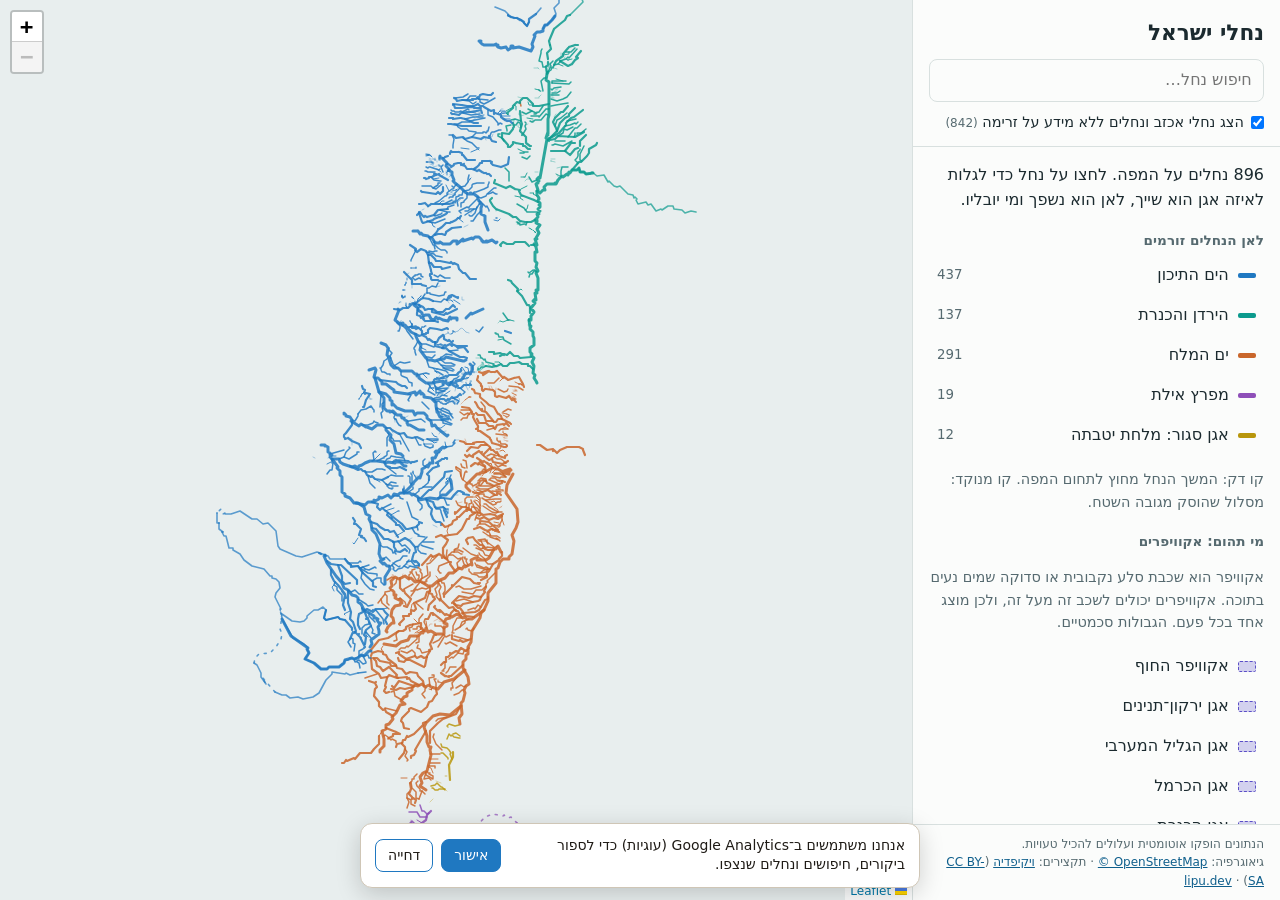
==== site/index.html @ 6ac34853 "Turn on Google Analytics Set the Measurement ID. gtag still loads only after the visitor allows it. " ====
<!doctype html>
<html lang="he" dir="rtl">
<head>
  <meta charset="utf-8">
  <meta name="viewport" content="width=device-width, initial-scale=1">
  <title>נחלי ישראל: מפה אינטראקטיבית</title>
  <meta name="description" content="מפה אינטראקטיבית של נחלי ישראל: לחצו על נחל וגלו לאיזה אגן הוא שייך, לאן הוא נשפך ומי יובליו.">
  <link rel="canonical" href="https://nachalim.lipu.dev/">
  <meta property="og:type" content="website">
  <meta property="og:locale" content="he_IL">
  <meta property="og:site_name" content="נחלי ישראל">
  <meta property="og:title" content="נחלי ישראל: מפה אינטראקטיבית">
  <meta property="og:description" content="לחצו על נחל וגלו לאיזה אגן הוא שייך, לאן הוא נשפך ומי יובליו.">
  <meta property="og:url" content="https://nachalim.lipu.dev/">
  <meta property="og:image" content="https://nachalim.lipu.dev/og.png">
  <meta property="og:image:width" content="1200">
  <meta property="og:image:height" content="630">
  <meta property="og:image:alt" content="מפת נחלי ישראל, צבועים לפי המקום שאליו הם זורמים">
  <meta name="twitter:card" content="summary_large_image">
  <link rel="icon" href="favicon.ico" sizes="48x48">
  <link rel="icon" href="favicon.svg" type="image/svg+xml">
  <link rel="icon" href="favicon-192.png" type="image/png" sizes="192x192">
  <link rel="apple-touch-icon" href="apple-touch-icon.png">
  <link rel="stylesheet" href="vendor/leaflet/leaflet.css">
  <link rel="stylesheet" href="vendor/maplibre/maplibre-gl.css">
  <link rel="stylesheet" href="style.css">
</head>
<body>
  <aside id="panel" aria-label="מידע על נחלים">
    <header>
      <h1>נחלי ישראל</h1>
      <div class="search">
        <label for="q" class="visually-hidden">חיפוש נחל</label>
        <input id="q" type="search" placeholder="חיפוש נחל…" autocomplete="off">
        <ul id="results" hidden></ul>
      </div>
      <label class="toggle">
        <input id="dry" type="checkbox" checked>
        <span>הצג נחלי אכזב ונחלים ללא מידע על זרימה <small id="dry-count"></small></span>
      </label>
    </header>
    <section id="details" aria-live="polite"></section>
    <footer>
      <p>הנתונים הופקו אוטומטית ועלולים להכיל טעויות.</p>
      <p>
        גיאוגרפיה: <a href="https://www.openstreetmap.org/copyright" lang="en" dir="ltr">© OpenStreetMap</a> ·
        תקצירים: <a href="https://he.wikipedia.org/">ויקיפדיה</a>
        (<a href="https://creativecommons.org/licenses/by-sa/4.0/deed.he" lang="en" dir="ltr">CC BY-SA</a>) ·
        <a href="https://lipu.dev/" lang="en" dir="ltr">lipu.dev</a>
      </p>
    </footer>
  </aside>
  <main id="map" aria-label="מפת נחלים"></main>
  <script src="consent.js" data-ga="G-5L9N5KCZEY"></script>
  <script src="vendor/leaflet/leaflet.js"></script>
  <script src="vendor/maplibre/maplibre-gl.js"></script>
  <script src="vendor/maplibre/leaflet-maplibre-gl.js"></script>
  <script src="app.js"></script>
</body>
</html>
---- site/vendor/leaflet/leaflet.css ----
/* required styles */

.leaflet-pane,
.leaflet-tile,
.leaflet-marker-icon,
.leaflet-marker-shadow,
.leaflet-tile-container,
.leaflet-pane > svg,
.leaflet-pane > canvas,
.leaflet-zoom-box,
.leaflet-image-layer,
.leaflet-layer {
	position: absolute;
	left: 0;
	top: 0;
	}
.leaflet-container {
	overflow: hidden;
	}
.leaflet-tile,
.leaflet-marker-icon,
.leaflet-marker-shadow {
	-webkit-user-select: none;
	   -moz-user-select: none;
	        user-select: none;
	  -webkit-user-drag: none;
	}
/* Prevents IE11 from highlighting tiles in blue */
.leaflet-tile::selection {
	background: transparent;
}
/* Safari renders non-retina tile on retina better with this, but Chrome is worse */
.leaflet-safari .leaflet-tile {
	image-rendering: -webkit-optimize-contrast;
	}
/* hack that prevents hw layers "stretching" when loading new tiles */
.leaflet-safari .leaflet-tile-container {
	width: 1600px;
	height: 1600px;
	-webkit-transform-origin: 0 0;
	}
.leaflet-marker-icon,
.leaflet-marker-shadow {
	display: block;
	}
/* .leaflet-container svg: reset svg max-width decleration shipped in Joomla! (joomla.org) 3.x */
/* .leaflet-container img: map is broken in FF if you have max-width: 100% on tiles */
.leaflet-container .leaflet-overlay-pane svg {
	max-width: none !important;
	max-height: none !important;
	}
.leaflet-container .leaflet-marker-pane img,
.leaflet-container .leaflet-shadow-pane img,
.leaflet-container .leaflet-tile-pane img,
.leaflet-container img.leaflet-image-layer,
.leaflet-container .leaflet-tile {
	max-width: none !important;
	max-height: none !important;
	width: auto;
	padding: 0;
	}

.leaflet-container img.leaflet-tile {
	/* See: https://bugs.chromium.org/p/chromium/issues/detail?id=600120 */
	mix-blend-mode: plus-lighter;
}

.leaflet-container.leaflet-touch-zoom {
	-ms-touch-action: pan-x pan-y;
	touch-action: pan-x pan-y;
	}
.leaflet-container.leaflet-touch-drag {
	-ms-touch-action: pinch-zoom;
	/* Fallback for FF which doesn't support pinch-zoom */
	touch-action: none;
	touch-action: pinch-zoom;
}
.leaflet-container.leaflet-touch-drag.leaflet-touch-zoom {
	-ms-touch-action: none;
	touch-action: none;
}
.leaflet-container {
	-webkit-tap-highlight-color: transparent;
}
.leaflet-container a {
	-webkit-tap-highlight-color: rgba(51, 181, 229, 0.4);
}
.leaflet-tile {
	filter: inherit;
	visibility: hidden;
	}
.leaflet-tile-loaded {
	visibility: inherit;
	}
.leaflet-zoom-box {
	width: 0;
	height: 0;
	-moz-box-sizing: border-box;
	     box-sizing: border-box;
	z-index: 800;
	}
/* workaround for https://bugzilla.mozilla.org/show_bug.cgi?id=888319 */
.leaflet-overlay-pane svg {
	-moz-user-select: none;
	}

.leaflet-pane         { z-index: 400; }

.leaflet-tile-pane    { z-index: 200; }
.leaflet-overlay-pane { z-index: 400; }
.leaflet-shadow-pane  { z-index: 500; }
.leaflet-marker-pane  { z-index: 600; }
.leaflet-tooltip-pane   { z-index: 650; }
.leaflet-popup-pane   { z-index: 700; }

.leaflet-map-pane canvas { z-index: 100; }
.leaflet-map-pane svg    { z-index: 200; }

.leaflet-vml-shape {
	width: 1px;
	height: 1px;
	}
.lvml {
	behavior: url(#default#VML);
	display: inline-block;
	position: absolute;
	}


/* control positioning */

.leaflet-control {
	position: relative;
	z-index: 800;
	pointer-events: visiblePainted; /* IE 9-10 doesn't have auto */
	pointer-events: auto;
	}
.leaflet-top,
.leaflet-bottom {
	position: absolute;
	z-index: 1000;
	pointer-events: none;
	}
.leaflet-top {
	top: 0;
	}
.leaflet-right {
	right: 0;
	}
.leaflet-bottom {
	bottom: 0;
	}
.leaflet-left {
	left: 0;
	}
.leaflet-control {
	float: left;
	clear: both;
	}
.leaflet-right .leaflet-control {
	float: right;
	}
.leaflet-top .leaflet-control {
	margin-top: 10px;
	}
.leaflet-bottom .leaflet-control {
	margin-bottom: 10px;
	}
.leaflet-left .leaflet-control {
	margin-left: 10px;
	}
.leaflet-right .leaflet-control {
	margin-right: 10px;
	}


/* zoom and fade animations */

.leaflet-fade-anim .leaflet-popup {
	opacity: 0;
	-webkit-transition: opacity 0.2s linear;
	   -moz-transition: opacity 0.2s linear;
	        transition: opacity 0.2s linear;
	}
.leaflet-fade-anim .leaflet-map-pane .leaflet-popup {
	opacity: 1;
	}
.leaflet-zoom-animated {
	-webkit-transform-origin: 0 0;
	    -ms-transform-origin: 0 0;
	        transform-origin: 0 0;
	}
svg.leaflet-zoom-animated {
	will-change: transform;
}

.leaflet-zoom-anim .leaflet-zoom-animated {
	-webkit-transition: -webkit-transform 0.25s cubic-bezier(0,0,0.25,1);
	   -moz-transition:    -moz-transform 0.25s cubic-bezier(0,0,0.25,1);
	        transition:         transform 0.25s cubic-bezier(0,0,0.25,1);
	}
.leaflet-zoom-anim .leaflet-tile,
.leaflet-pan-anim .leaflet-tile {
	-webkit-transition: none;
	   -moz-transition: none;
	        transition: none;
	}

.leaflet-zoom-anim .leaflet-zoom-hide {
	visibility: hidden;
	}


/* cursors */

.leaflet-interactive {
	cursor: pointer;
	}
.leaflet-grab {
	cursor: -webkit-grab;
	cursor:    -moz-grab;
	cursor:         grab;
	}
.leaflet-crosshair,
.leaflet-crosshair .leaflet-interactive {
	cursor: crosshair;
	}
.leaflet-popup-pane,
.leaflet-control {
	cursor: auto;
	}
.leaflet-dragging .leaflet-grab,
.leaflet-dragging .leaflet-grab .leaflet-interactive,
.leaflet-dragging .leaflet-marker-draggable {
	cursor: move;
	cursor: -webkit-grabbing;
	cursor:    -moz-grabbing;
	cursor:         grabbing;
	}

/* marker & overlays interactivity */
.leaflet-marker-icon,
.leaflet-marker-shadow,
.leaflet-image-layer,
.leaflet-pane > svg path,
.leaflet-tile-container {
	pointer-events: none;
	}

.leaflet-marker-icon.leaflet-interactive,
.leaflet-image-layer.leaflet-interactive,
.leaflet-pane > svg path.leaflet-interactive,
svg.leaflet-image-layer.leaflet-interactive path {
	pointer-events: visiblePainted; /* IE 9-10 doesn't have auto */
	pointer-events: auto;
	}

/* visual tweaks */

.leaflet-container {
	background: #ddd;
	outline-offset: 1px;
	}
.leaflet-container a {
	color: #0078A8;
	}
.leaflet-zoom-box {
	border: 2px dotted #38f;
	background: rgba(255,255,255,0.5);
	}


/* general typography */
.leaflet-container {
	font-family: "Helvetica Neue", Arial, Helvetica, sans-serif;
	font-size: 12px;
	font-size: 0.75rem;
	line-height: 1.5;
	}


/* general toolbar styles */

.leaflet-bar {
	box-shadow: 0 1px 5px rgba(0,0,0,0.65);
	border-radius: 4px;
	}
.leaflet-bar a {
	background-color: #fff;
	border-bottom: 1px solid #ccc;
	width: 26px;
	height: 26px;
	line-height: 26px;
	display: block;
	text-align: center;
	text-decoration: none;
	color: black;
	}
.leaflet-bar a,
.leaflet-control-layers-toggle {
	background-position: 50% 50%;
	background-repeat: no-repeat;
	display: block;
	}
.leaflet-bar a:hover,
.leaflet-bar a:focus {
	background-color: #f4f4f4;
	}
.leaflet-bar a:first-child {
	border-top-left-radius: 4px;
	border-top-right-radius: 4px;
	}
.leaflet-bar a:last-child {
	border-bottom-left-radius: 4px;
	border-bottom-right-radius: 4px;
	border-bottom: none;
	}
.leaflet-bar a.leaflet-disabled {
	cursor: default;
	background-color: #f4f4f4;
	color: #bbb;
	}

.leaflet-touch .leaflet-bar a {
	width: 30px;
	height: 30px;
	line-height: 30px;
	}
.leaflet-touch .leaflet-bar a:first-child {
	border-top-left-radius: 2px;
	border-top-right-radius: 2px;
	}
.leaflet-touch .leaflet-bar a:last-child {
	border-bottom-left-radius: 2px;
	border-bottom-right-radius: 2px;
	}

/* zoom control */

.leaflet-control-zoom-in,
.leaflet-control-zoom-out {
	font: bold 18px 'Lucida Console', Monaco, monospace;
	text-indent: 1px;
	}

.leaflet-touch .leaflet-control-zoom-in, .leaflet-touch .leaflet-control-zoom-out  {
	font-size: 22px;
	}


/* layers control */

.leaflet-control-layers {
	box-shadow: 0 1px 5px rgba(0,0,0,0.4);
	background: #fff;
	border-radius: 5px;
	}
.leaflet-control-layers-toggle {
	background-image: url(images/layers.png);
	width: 36px;
	height: 36px;
	}
.leaflet-retina .leaflet-control-layers-toggle {
	background-image: url(images/layers-2x.png);
	background-size: 26px 26px;
	}
.leaflet-touch .leaflet-control-layers-toggle {
	width: 44px;
	height: 44px;
	}
.leaflet-control-layers .leaflet-control-layers-list,
.leaflet-control-layers-expanded .leaflet-control-layers-toggle {
	display: none;
	}
.leaflet-control-layers-expanded .leaflet-control-layers-list {
	display: block;
	position: relative;
	}
.leaflet-control-layers-expanded {
	padding: 6px 10px 6px 6px;
	color: #333;
	background: #fff;
	}
.leaflet-control-layers-scrollbar {
	overflow-y: scroll;
	overflow-x: hidden;
	padding-right: 5px;
	}
.leaflet-control-layers-selector {
	margin-top: 2px;
	position: relative;
	top: 1px;
	}
.leaflet-control-layers label {
	display: block;
	font-size: 13px;
	font-size: 1.08333em;
	}
.leaflet-control-layers-separator {
	height: 0;
	border-top: 1px solid #ddd;
	margin: 5px -10px 5px -6px;
	}

/* Default icon URLs */
.leaflet-default-icon-path { /* used only in path-guessing heuristic, see L.Icon.Default */
	background-image: url(images/marker-icon.png);
	}


/* attribution and scale controls */

.leaflet-container .leaflet-control-attribution {
	background: #fff;
	background: rgba(255, 255, 255, 0.8);
	margin: 0;
	}
.leaflet-control-attribution,
.leaflet-control-scale-line {
	padding: 0 5px;
	color: #333;
	line-height: 1.4;
	}
.leaflet-control-attribution a {
	text-decoration: none;
	}
.leaflet-control-attribution a:hover,
.leaflet-control-attribution a:focus {
	text-decoration: underline;
	}
.leaflet-attribution-flag {
	display: inline !important;
	vertical-align: baseline !important;
	width: 1em;
	height: 0.6669em;
	}
.leaflet-left .leaflet-control-scale {
	margin-left: 5px;
	}
.leaflet-bottom .leaflet-control-scale {
	margin-bottom: 5px;
	}
.leaflet-control-scale-line {
	border: 2px solid #777;
	border-top: none;
	line-height: 1.1;
	padding: 2px 5px 1px;
	white-space: nowrap;
	-moz-box-sizing: border-box;
	     box-sizing: border-box;
	background: rgba(255, 255, 255, 0.8);
	text-shadow: 1px 1px #fff;
	}
.leaflet-control-scale-line:not(:first-child) {
	border-top: 2px solid #777;
	border-bottom: none;
	margin-top: -2px;
	}
.leaflet-control-scale-line:not(:first-child):not(:last-child) {
	border-bottom: 2px solid #777;
	}

.leaflet-touch .leaflet-control-attribution,
.leaflet-touch .leaflet-control-layers,
.leaflet-touch .leaflet-bar {
	box-shadow: none;
	}
.leaflet-touch .leaflet-control-layers,
.leaflet-touch .leaflet-bar {
	border: 2px solid rgba(0,0,0,0.2);
	background-clip: padding-box;
	}


/* popup */

.leaflet-popup {
	position: absolute;
	text-align: center;
	margin-bottom: 20px;
	}
.leaflet-popup-content-wrapper {
	padding: 1px;
	text-align: left;
	border-radius: 12px;
	}
.leaflet-popup-content {
	margin: 13px 24px 13px 20px;
	line-height: 1.3;
	font-size: 13px;
	font-size: 1.08333em;
	min-height: 1px;
	}
.leaflet-popup-content p {
	margin: 17px 0;
	margin: 1.3em 0;
	}
.leaflet-popup-tip-container {
	width: 40px;
	height: 20px;
	position: absolute;
	left: 50%;
	margin-top: -1px;
	margin-left: -20px;
	overflow: hidden;
	pointer-events: none;
	}
.leaflet-popup-tip {
	width: 17px;
	height: 17px;
	padding: 1px;

	margin: -10px auto 0;
	pointer-events: auto;

	-webkit-transform: rotate(45deg);
	   -moz-transform: rotate(45deg);
	    -ms-transform: rotate(45deg);
	        transform: rotate(45deg);
	}
.leaflet-popup-content-wrapper,
.leaflet-popup-tip {
	background: white;
	color: #333;
	box-shadow: 0 3px 14px rgba(0,0,0,0.4);
	}
.leaflet-container a.leaflet-popup-close-button {
	position: absolute;
	top: 0;
	right: 0;
	border: none;
	text-align: center;
	width: 24px;
	height: 24px;
	font: 16px/24px Tahoma, Verdana, sans-serif;
	color: #757575;
	text-decoration: none;
	background: transparent;
	}
.leaflet-container a.leaflet-popup-close-button:hover,
.leaflet-container a.leaflet-popup-close-button:focus {
	color: #585858;
	}
.leaflet-popup-scrolled {
	overflow: auto;
	}

.leaflet-oldie .leaflet-popup-content-wrapper {
	-ms-zoom: 1;
	}
.leaflet-oldie .leaflet-popup-tip {
	width: 24px;
	margin: 0 auto;

	-ms-filter: "progid:DXImageTransform.Microsoft.Matrix(M11=0.70710678, M12=0.70710678, M21=-0.70710678, M22=0.70710678)";
	filter: progid:DXImageTransform.Microsoft.Matrix(M11=0.70710678, M12=0.70710678, M21=-0.70710678, M22=0.70710678);
	}

.leaflet-oldie .leaflet-control-zoom,
.leaflet-oldie .leaflet-control-layers,
.leaflet-oldie .leaflet-popup-content-wrapper,
.leaflet-oldie .leaflet-popup-tip {
	border: 1px solid #999;
	}


/* div icon */

.leaflet-div-icon {
	background: #fff;
	border: 1px solid #666;
	}


/* Tooltip */
/* Base styles for the element that has a tooltip */
.leaflet-tooltip {
	position: absolute;
	padding: 6px;
	background-color: #fff;
	border: 1px solid #fff;
	border-radius: 3px;
	color: #222;
	white-space: nowrap;
	-webkit-user-select: none;
	-moz-user-select: none;
	-ms-user-select: none;
	user-select: none;
	pointer-events: none;
	box-shadow: 0 1px 3px rgba(0,0,0,0.4);
	}
.leaflet-tooltip.leaflet-interactive {
	cursor: pointer;
	pointer-events: auto;
	}
.leaflet-tooltip-top:before,
.leaflet-tooltip-bottom:before,
.leaflet-tooltip-left:before,
.leaflet-tooltip-right:before {
	position: absolute;
	pointer-events: none;
	border: 6px solid transparent;
	background: transparent;
	content: "";
	}

/* Directions */

.leaflet-tooltip-bottom {
	margin-top: 6px;
}
.leaflet-tooltip-top {
	margin-top: -6px;
}
.leaflet-tooltip-bottom:before,
.leaflet-tooltip-top:before {
	left: 50%;
	margin-left: -6px;
	}
.leaflet-tooltip-top:before {
	bottom: 0;
	margin-bottom: -12px;
	border-top-color: #fff;
	}
.leaflet-tooltip-bottom:before {
	top: 0;
	margin-top: -12px;
	margin-left: -6px;
	border-bottom-color: #fff;
	}
.leaflet-tooltip-left {
	margin-left: -6px;
}
.leaflet-tooltip-right {
	margin-left: 6px;
}
.leaflet-tooltip-left:before,
.leaflet-tooltip-right:before {
	top: 50%;
	margin-top: -6px;
	}
.leaflet-tooltip-left:before {
	right: 0;
	margin-right: -12px;
	border-left-color: #fff;
	}
.leaflet-tooltip-right:before {
	left: 0;
	margin-left: -12px;
	border-right-color: #fff;
	}

/* Printing */

@media print {
	/* Prevent printers from removing background-images of controls. */
	.leaflet-control {
		-webkit-print-color-adjust: exact;
		print-color-adjust: exact;
		}
	}
---- site/vendor/maplibre/maplibre-gl.css ----
.maplibregl-map{font:12px/20px Helvetica Neue,Arial,Helvetica,sans-serif;overflow:hidden;position:relative;-webkit-tap-highlight-color:rgb(0 0 0/0)}.maplibregl-canvas{left:0;position:absolute;top:0}.maplibregl-map:fullscreen{height:100%;width:100%}.maplibregl-ctrl-group button.maplibregl-ctrl-compass{touch-action:none}.maplibregl-canvas-container.maplibregl-interactive,.maplibregl-ctrl-group button.maplibregl-ctrl-compass{cursor:grab;-webkit-user-select:none;-moz-user-select:none;user-select:none}.maplibregl-canvas-container.maplibregl-interactive.maplibregl-track-pointer{cursor:pointer}.maplibregl-canvas-container.maplibregl-interactive:active,.maplibregl-ctrl-group button.maplibregl-ctrl-compass:active{cursor:grabbing}.maplibregl-canvas-container.maplibregl-touch-zoom-rotate,.maplibregl-canvas-container.maplibregl-touch-zoom-rotate .maplibregl-canvas{touch-action:pan-x pan-y}.maplibregl-canvas-container.maplibregl-touch-drag-pan,.maplibregl-canvas-container.maplibregl-touch-drag-pan .maplibregl-canvas{touch-action:pinch-zoom}.maplibregl-canvas-container.maplibregl-touch-zoom-rotate.maplibregl-touch-drag-pan,.maplibregl-canvas-container.maplibregl-touch-zoom-rotate.maplibregl-touch-drag-pan .maplibregl-canvas{touch-action:none}.maplibregl-canvas-container.maplibregl-touch-drag-pan.maplibregl-cooperative-gestures,.maplibregl-canvas-container.maplibregl-touch-drag-pan.maplibregl-cooperative-gestures .maplibregl-canvas{touch-action:pan-x pan-y}.maplibregl-ctrl-bottom-left,.maplibregl-ctrl-bottom-right,.maplibregl-ctrl-top-left,.maplibregl-ctrl-top-right{pointer-events:none;position:absolute;z-index:2}.maplibregl-ctrl-top-left{left:0;top:0}.maplibregl-ctrl-top-right{right:0;top:0}.maplibregl-ctrl-bottom-left{bottom:0;left:0}.maplibregl-ctrl-bottom-right{bottom:0;right:0}.maplibregl-ctrl{clear:both;pointer-events:auto;transform:translate(0)}.maplibregl-ctrl-top-left .maplibregl-ctrl{float:left;margin:10px 0 0 10px}.maplibregl-ctrl-top-right .maplibregl-ctrl{float:right;margin:10px 10px 0 0}.maplibregl-ctrl-bottom-left .maplibregl-ctrl{float:left;margin:0 0 10px 10px}.maplibregl-ctrl-bottom-right .maplibregl-ctrl{float:right;margin:0 10px 10px 0}.maplibregl-ctrl-group{background:#fff;border-radius:4px}.maplibregl-ctrl-group:not(:empty){box-shadow:0 0 0 2px rgba(0,0,0,.1)}@media (forced-colors:active){.maplibregl-ctrl-group:not(:empty){box-shadow:0 0 0 2px ButtonText}}.maplibregl-ctrl-group button{background-color:transparent;border:0;box-sizing:border-box;cursor:pointer;display:block;height:29px;outline:none;padding:0;width:29px}.maplibregl-ctrl-group button+button{border-top:1px solid #ddd}.maplibregl-ctrl button .maplibregl-ctrl-icon{background-position:50%;background-repeat:no-repeat;display:block;height:100%;width:100%}@media (forced-colors:active){.maplibregl-ctrl-icon{background-color:transparent}.maplibregl-ctrl-group button+button{border-top:1px solid ButtonText}}.maplibregl-ctrl button::-moz-focus-inner{border:0;padding:0}.maplibregl-ctrl-attrib-button:focus,.maplibregl-ctrl-group button:focus{box-shadow:0 0 2px 2px #0096ff}.maplibregl-ctrl button:disabled{cursor:not-allowed}.maplibregl-ctrl button:disabled .maplibregl-ctrl-icon{opacity:.25}.maplibregl-ctrl button:not(:disabled):hover{background-color:rgb(0 0 0/5%)}.maplibregl-ctrl-group button:focus:focus-visible{box-shadow:0 0 2px 2px #0096ff}.maplibregl-ctrl-group button:focus:not(:focus-visible){box-shadow:none}.maplibregl-ctrl-group button:focus:first-child{border-radius:4px 4px 0 0}.maplibregl-ctrl-group button:focus:last-child{border-radius:0 0 4px 4px}.maplibregl-ctrl-group button:focus:only-child{border-radius:inherit}.maplibregl-ctrl button.maplibregl-ctrl-zoom-out .maplibregl-ctrl-icon{background-image:url("data:image/svg+xml;charset=utf-8,%3Csvg xmlns='http://www.w3.org/2000/svg' width='29' height='29' fill='%23333' viewBox='0 0 29 29'%3E%3Cpath d='M10 13c-.75 0-1.5.75-1.5 1.5S9.25 16 10 16h9c.75 0 1.5-.75 1.5-1.5S19.75 13 19 13z'/%3E%3C/svg%3E")}.maplibregl-ctrl button.maplibregl-ctrl-zoom-in .maplibregl-ctrl-icon{background-image:url("data:image/svg+xml;charset=utf-8,%3Csvg xmlns='http://www.w3.org/2000/svg' width='29' height='29' fill='%23333' viewBox='0 0 29 29'%3E%3Cpath d='M14.5 8.5c-.75 0-1.5.75-1.5 1.5v3h-3c-.75 0-1.5.75-1.5 1.5S9.25 16 10 16h3v3c0 .75.75 1.5 1.5 1.5S16 19.75 16 19v-3h3c.75 0 1.5-.75 1.5-1.5S19.75 13 19 13h-3v-3c0-.75-.75-1.5-1.5-1.5'/%3E%3C/svg%3E")}@media (forced-colors:active){.maplibregl-ctrl button.maplibregl-ctrl-zoom-out .maplibregl-ctrl-icon{background-image:url("data:image/svg+xml;charset=utf-8,%3Csvg xmlns='http://www.w3.org/2000/svg' width='29' height='29' fill='%23fff' viewBox='0 0 29 29'%3E%3Cpath d='M10 13c-.75 0-1.5.75-1.5 1.5S9.25 16 10 16h9c.75 0 1.5-.75 1.5-1.5S19.75 13 19 13z'/%3E%3C/svg%3E")}.maplibregl-ctrl button.maplibregl-ctrl-zoom-in .maplibregl-ctrl-icon{background-image:url("data:image/svg+xml;charset=utf-8,%3Csvg xmlns='http://www.w3.org/2000/svg' width='29' height='29' fill='%23fff' viewBox='0 0 29 29'%3E%3Cpath d='M14.5 8.5c-.75 0-1.5.75-1.5 1.5v3h-3c-.75 0-1.5.75-1.5 1.5S9.25 16 10 16h3v3c0 .75.75 1.5 1.5 1.5S16 19.75 16 19v-3h3c.75 0 1.5-.75 1.5-1.5S19.75 13 19 13h-3v-3c0-.75-.75-1.5-1.5-1.5'/%3E%3C/svg%3E")}}@media (forced-colors:active) and (prefers-color-scheme:light){.maplibregl-ctrl button.maplibregl-ctrl-zoom-out .maplibregl-ctrl-icon{background-image:url("data:image/svg+xml;charset=utf-8,%3Csvg xmlns='http://www.w3.org/2000/svg' width='29' height='29' viewBox='0 0 29 29'%3E%3Cpath d='M10 13c-.75 0-1.5.75-1.5 1.5S9.25 16 10 16h9c.75 0 1.5-.75 1.5-1.5S19.75 13 19 13z'/%3E%3C/svg%3E")}.maplibregl-ctrl button.maplibregl-ctrl-zoom-in .maplibregl-ctrl-icon{background-image:url("data:image/svg+xml;charset=utf-8,%3Csvg xmlns='http://www.w3.org/2000/svg' width='29' height='29' viewBox='0 0 29 29'%3E%3Cpath d='M14.5 8.5c-.75 0-1.5.75-1.5 1.5v3h-3c-.75 0-1.5.75-1.5 1.5S9.25 16 10 16h3v3c0 .75.75 1.5 1.5 1.5S16 19.75 16 19v-3h3c.75 0 1.5-.75 1.5-1.5S19.75 13 19 13h-3v-3c0-.75-.75-1.5-1.5-1.5'/%3E%3C/svg%3E")}}.maplibregl-ctrl button.maplibregl-ctrl-fullscreen .maplibregl-ctrl-icon{background-image:url("data:image/svg+xml;charset=utf-8,%3Csvg xmlns='http://www.w3.org/2000/svg' width='29' height='29' fill='%23333' viewBox='0 0 29 29'%3E%3Cpath d='M24 16v5.5c0 1.75-.75 2.5-2.5 2.5H16v-1l3-1.5-4-5.5 1-1 5.5 4 1.5-3zM6 16l1.5 3 5.5-4 1 1-4 5.5 3 1.5v1H7.5C5.75 24 5 23.25 5 21.5V16zm7-11v1l-3 1.5 4 5.5-1 1-5.5-4L6 13H5V7.5C5 5.75 5.75 5 7.5 5zm11 2.5c0-1.75-.75-2.5-2.5-2.5H16v1l3 1.5-4 5.5 1 1 5.5-4 1.5 3h1z'/%3E%3C/svg%3E")}.maplibregl-ctrl button.maplibregl-ctrl-shrink .maplibregl-ctrl-icon{background-image:url("data:image/svg+xml;charset=utf-8,%3Csvg xmlns='http://www.w3.org/2000/svg' width='29' height='29' viewBox='0 0 29 29'%3E%3Cpath d='M18.5 16c-1.75 0-2.5.75-2.5 2.5V24h1l1.5-3 5.5 4 1-1-4-5.5 3-1.5v-1zM13 18.5c0-1.75-.75-2.5-2.5-2.5H5v1l3 1.5L4 24l1 1 5.5-4 1.5 3h1zm3-8c0 1.75.75 2.5 2.5 2.5H24v-1l-3-1.5L25 5l-1-1-5.5 4L17 5h-1zM10.5 13c1.75 0 2.5-.75 2.5-2.5V5h-1l-1.5 3L5 4 4 5l4 5.5L5 12v1z'/%3E%3C/svg%3E")}@media (forced-colors:active){.maplibregl-ctrl button.maplibregl-ctrl-fullscreen .maplibregl-ctrl-icon{background-image:url("data:image/svg+xml;charset=utf-8,%3Csvg xmlns='http://www.w3.org/2000/svg' width='29' height='29' fill='%23fff' viewBox='0 0 29 29'%3E%3Cpath d='M24 16v5.5c0 1.75-.75 2.5-2.5 2.5H16v-1l3-1.5-4-5.5 1-1 5.5 4 1.5-3zM6 16l1.5 3 5.5-4 1 1-4 5.5 3 1.5v1H7.5C5.75 24 5 23.25 5 21.5V16zm7-11v1l-3 1.5 4 5.5-1 1-5.5-4L6 13H5V7.5C5 5.75 5.75 5 7.5 5zm11 2.5c0-1.75-.75-2.5-2.5-2.5H16v1l3 1.5-4 5.5 1 1 5.5-4 1.5 3h1z'/%3E%3C/svg%3E")}.maplibregl-ctrl button.maplibregl-ctrl-shrink .maplibregl-ctrl-icon{background-image:url("data:image/svg+xml;charset=utf-8,%3Csvg xmlns='http://www.w3.org/2000/svg' width='29' height='29' fill='%23fff' viewBox='0 0 29 29'%3E%3Cpath d='M18.5 16c-1.75 0-2.5.75-2.5 2.5V24h1l1.5-3 5.5 4 1-1-4-5.5 3-1.5v-1zM13 18.5c0-1.75-.75-2.5-2.5-2.5H5v1l3 1.5L4 24l1 1 5.5-4 1.5 3h1zm3-8c0 1.75.75 2.5 2.5 2.5H24v-1l-3-1.5L25 5l-1-1-5.5 4L17 5h-1zM10.5 13c1.75 0 2.5-.75 2.5-2.5V5h-1l-1.5 3L5 4 4 5l4 5.5L5 12v1z'/%3E%3C/svg%3E")}}@media (forced-colors:active) and (prefers-color-scheme:light){.maplibregl-ctrl button.maplibregl-ctrl-fullscreen .maplibregl-ctrl-icon{background-image:url("data:image/svg+xml;charset=utf-8,%3Csvg xmlns='http://www.w3.org/2000/svg' width='29' height='29' viewBox='0 0 29 29'%3E%3Cpath d='M24 16v5.5c0 1.75-.75 2.5-2.5 2.5H16v-1l3-1.5-4-5.5 1-1 5.5 4 1.5-3zM6 16l1.5 3 5.5-4 1 1-4 5.5 3 1.5v1H7.5C5.75 24 5 23.25 5 21.5V16zm7-11v1l-3 1.5 4 5.5-1 1-5.5-4L6 13H5V7.5C5 5.75 5.75 5 7.5 5zm11 2.5c0-1.75-.75-2.5-2.5-2.5H16v1l3 1.5-4 5.5 1 1 5.5-4 1.5 3h1z'/%3E%3C/svg%3E")}.maplibregl-ctrl button.maplibregl-ctrl-shrink .maplibregl-ctrl-icon{background-image:url("data:image/svg+xml;charset=utf-8,%3Csvg xmlns='http://www.w3.org/2000/svg' width='29' height='29' viewBox='0 0 29 29'%3E%3Cpath d='M18.5 16c-1.75 0-2.5.75-2.5 2.5V24h1l1.5-3 5.5 4 1-1-4-5.5 3-1.5v-1zM13 18.5c0-1.75-.75-2.5-2.5-2.5H5v1l3 1.5L4 24l1 1 5.5-4 1.5 3h1zm3-8c0 1.75.75 2.5 2.5 2.5H24v-1l-3-1.5L25 5l-1-1-5.5 4L17 5h-1zM10.5 13c1.75 0 2.5-.75 2.5-2.5V5h-1l-1.5 3L5 4 4 5l4 5.5L5 12v1z'/%3E%3C/svg%3E")}}.maplibregl-ctrl button.maplibregl-ctrl-compass .maplibregl-ctrl-icon{background-image:url("data:image/svg+xml;charset=utf-8,%3Csvg xmlns='http://www.w3.org/2000/svg' width='29' height='29' fill='%23333' viewBox='0 0 29 29'%3E%3Cpath d='m10.5 14 4-8 4 8z'/%3E%3Cpath fill='%23ccc' d='m10.5 16 4 8 4-8z'/%3E%3C/svg%3E")}@media (forced-colors:active){.maplibregl-ctrl button.maplibregl-ctrl-compass .maplibregl-ctrl-icon{background-image:url("data:image/svg+xml;charset=utf-8,%3Csvg xmlns='http://www.w3.org/2000/svg' width='29' height='29' fill='%23fff' viewBox='0 0 29 29'%3E%3Cpath d='m10.5 14 4-8 4 8z'/%3E%3Cpath fill='%23ccc' d='m10.5 16 4 8 4-8z'/%3E%3C/svg%3E")}}@media (forced-colors:active) and (prefers-color-scheme:light){.maplibregl-ctrl button.maplibregl-ctrl-compass .maplibregl-ctrl-icon{background-image:url("data:image/svg+xml;charset=utf-8,%3Csvg xmlns='http://www.w3.org/2000/svg' width='29' height='29' viewBox='0 0 29 29'%3E%3Cpath d='m10.5 14 4-8 4 8z'/%3E%3Cpath fill='%23ccc' d='m10.5 16 4 8 4-8z'/%3E%3C/svg%3E")}}.maplibregl-ctrl button.maplibregl-ctrl-terrain .maplibregl-ctrl-icon{background-image:url("data:image/svg+xml;charset=utf-8,%3Csvg xmlns='http://www.w3.org/2000/svg' width='22' height='22' fill='%23333' viewBox='0 0 22 22'%3E%3Cpath d='m1.754 13.406 4.453-4.851 3.09 3.09 3.281 3.277.969-.969-3.309-3.312 3.844-4.121 6.148 6.886h1.082v-.855l-7.207-8.07-4.84 5.187L6.169 6.57l-5.48 5.965v.871ZM.688 16.844h20.625v1.375H.688Zm0 0'/%3E%3C/svg%3E")}.maplibregl-ctrl button.maplibregl-ctrl-terrain-enabled .maplibregl-ctrl-icon{background-image:url("data:image/svg+xml;charset=utf-8,%3Csvg xmlns='http://www.w3.org/2000/svg' width='22' height='22' fill='%2333b5e5' viewBox='0 0 22 22'%3E%3Cpath d='m1.754 13.406 4.453-4.851 3.09 3.09 3.281 3.277.969-.969-3.309-3.312 3.844-4.121 6.148 6.886h1.082v-.855l-7.207-8.07-4.84 5.187L6.169 6.57l-5.48 5.965v.871ZM.688 16.844h20.625v1.375H.688Zm0 0'/%3E%3C/svg%3E")}.maplibregl-ctrl button.maplibregl-ctrl-geolocate .maplibregl-ctrl-icon{background-image:url("data:image/svg+xml;charset=utf-8,%3Csvg xmlns='http://www.w3.org/2000/svg' width='29' height='29' fill='%23333' viewBox='0 0 20 20'%3E%3Cpath d='M10 4C9 4 9 5 9 5v.1A5 5 0 0 0 5.1 9H5s-1 0-1 1 1 1 1 1h.1A5 5 0 0 0 9 14.9v.1s0 1 1 1 1-1 1-1v-.1a5 5 0 0 0 3.9-3.9h.1s1 0 1-1-1-1-1-1h-.1A5 5 0 0 0 11 5.1V5s0-1-1-1m0 2.5a3.5 3.5 0 1 1 0 7 3.5 3.5 0 1 1 0-7'/%3E%3Ccircle cx='10' cy='10' r='2'/%3E%3C/svg%3E")}.maplibregl-ctrl button.maplibregl-ctrl-geolocate:disabled .maplibregl-ctrl-icon{background-image:url("data:image/svg+xml;charset=utf-8,%3Csvg xmlns='http://www.w3.org/2000/svg' width='29' height='29' fill='%23aaa' viewBox='0 0 20 20'%3E%3Cpath d='M10 4C9 4 9 5 9 5v.1A5 5 0 0 0 5.1 9H5s-1 0-1 1 1 1 1 1h.1A5 5 0 0 0 9 14.9v.1s0 1 1 1 1-1 1-1v-.1a5 5 0 0 0 3.9-3.9h.1s1 0 1-1-1-1-1-1h-.1A5 5 0 0 0 11 5.1V5s0-1-1-1m0 2.5a3.5 3.5 0 1 1 0 7 3.5 3.5 0 1 1 0-7'/%3E%3Ccircle cx='10' cy='10' r='2'/%3E%3Cpath fill='red' d='m14 5 1 1-9 9-1-1z'/%3E%3C/svg%3E")}.maplibregl-ctrl button.maplibregl-ctrl-geolocate.maplibregl-ctrl-geolocate-active .maplibregl-ctrl-icon{background-image:url("data:image/svg+xml;charset=utf-8,%3Csvg xmlns='http://www.w3.org/2000/svg' width='29' height='29' fill='%2333b5e5' viewBox='0 0 20 20'%3E%3Cpath d='M10 4C9 4 9 5 9 5v.1A5 5 0 0 0 5.1 9H5s-1 0-1 1 1 1 1 1h.1A5 5 0 0 0 9 14.9v.1s0 1 1 1 1-1 1-1v-.1a5 5 0 0 0 3.9-3.9h.1s1 0 1-1-1-1-1-1h-.1A5 5 0 0 0 11 5.1V5s0-1-1-1m0 2.5a3.5 3.5 0 1 1 0 7 3.5 3.5 0 1 1 0-7'/%3E%3Ccircle cx='10' cy='10' r='2'/%3E%3C/svg%3E")}.maplibregl-ctrl button.maplibregl-ctrl-geolocate.maplibregl-ctrl-geolocate-active-error .maplibregl-ctrl-icon{background-image:url("data:image/svg+xml;charset=utf-8,%3Csvg xmlns='http://www.w3.org/2000/svg' width='29' height='29' fill='%23e58978' viewBox='0 0 20 20'%3E%3Cpath d='M10 4C9 4 9 5 9 5v.1A5 5 0 0 0 5.1 9H5s-1 0-1 1 1 1 1 1h.1A5 5 0 0 0 9 14.9v.1s0 1 1 1 1-1 1-1v-.1a5 5 0 0 0 3.9-3.9h.1s1 0 1-1-1-1-1-1h-.1A5 5 0 0 0 11 5.1V5s0-1-1-1m0 2.5a3.5 3.5 0 1 1 0 7 3.5 3.5 0 1 1 0-7'/%3E%3Ccircle cx='10' cy='10' r='2'/%3E%3C/svg%3E")}.maplibregl-ctrl button.maplibregl-ctrl-geolocate.maplibregl-ctrl-geolocate-background .maplibregl-ctrl-icon{background-image:url("data:image/svg+xml;charset=utf-8,%3Csvg xmlns='http://www.w3.org/2000/svg' width='29' height='29' fill='%2333b5e5' viewBox='0 0 20 20'%3E%3Cpath d='M10 4C9 4 9 5 9 5v.1A5 5 0 0 0 5.1 9H5s-1 0-1 1 1 1 1 1h.1A5 5 0 0 0 9 14.9v.1s0 1 1 1 1-1 1-1v-.1a5 5 0 0 0 3.9-3.9h.1s1 0 1-1-1-1-1-1h-.1A5 5 0 0 0 11 5.1V5s0-1-1-1m0 2.5a3.5 3.5 0 1 1 0 7 3.5 3.5 0 1 1 0-7'/%3E%3C/svg%3E")}.maplibregl-ctrl button.maplibregl-ctrl-geolocate.maplibregl-ctrl-geolocate-background-error .maplibregl-ctrl-icon{background-image:url("data:image/svg+xml;charset=utf-8,%3Csvg xmlns='http://www.w3.org/2000/svg' width='29' height='29' fill='%23e54e33' viewBox='0 0 20 20'%3E%3Cpath d='M10 4C9 4 9 5 9 5v.1A5 5 0 0 0 5.1 9H5s-1 0-1 1 1 1 1 1h.1A5 5 0 0 0 9 14.9v.1s0 1 1 1 1-1 1-1v-.1a5 5 0 0 0 3.9-3.9h.1s1 0 1-1-1-1-1-1h-.1A5 5 0 0 0 11 5.1V5s0-1-1-1m0 2.5a3.5 3.5 0 1 1 0 7 3.5 3.5 0 1 1 0-7'/%3E%3C/svg%3E")}.maplibregl-ctrl button.maplibregl-ctrl-geolocate.maplibregl-ctrl-geolocate-waiting .maplibregl-ctrl-icon{animation:maplibregl-spin 2s linear infinite}@media (forced-colors:active){.maplibregl-ctrl button.maplibregl-ctrl-geolocate .maplibregl-ctrl-icon{background-image:url("data:image/svg+xml;charset=utf-8,%3Csvg xmlns='http://www.w3.org/2000/svg' width='29' height='29' fill='%23fff' viewBox='0 0 20 20'%3E%3Cpath d='M10 4C9 4 9 5 9 5v.1A5 5 0 0 0 5.1 9H5s-1 0-1 1 1 1 1 1h.1A5 5 0 0 0 9 14.9v.1s0 1 1 1 1-1 1-1v-.1a5 5 0 0 0 3.9-3.9h.1s1 0 1-1-1-1-1-1h-.1A5 5 0 0 0 11 5.1V5s0-1-1-1m0 2.5a3.5 3.5 0 1 1 0 7 3.5 3.5 0 1 1 0-7'/%3E%3Ccircle cx='10' cy='10' r='2'/%3E%3C/svg%3E")}.maplibregl-ctrl button.maplibregl-ctrl-geolocate:disabled .maplibregl-ctrl-icon{background-image:url("data:image/svg+xml;charset=utf-8,%3Csvg xmlns='http://www.w3.org/2000/svg' width='29' height='29' fill='%23999' viewBox='0 0 20 20'%3E%3Cpath d='M10 4C9 4 9 5 9 5v.1A5 5 0 0 0 5.1 9H5s-1 0-1 1 1 1 1 1h.1A5 5 0 0 0 9 14.9v.1s0 1 1 1 1-1 1-1v-.1a5 5 0 0 0 3.9-3.9h.1s1 0 1-1-1-1-1-1h-.1A5 5 0 0 0 11 5.1V5s0-1-1-1m0 2.5a3.5 3.5 0 1 1 0 7 3.5 3.5 0 1 1 0-7'/%3E%3Ccircle cx='10' cy='10' r='2'/%3E%3Cpath fill='red' d='m14 5 1 1-9 9-1-1z'/%3E%3C/svg%3E")}.maplibregl-ctrl button.maplibregl-ctrl-geolocate.maplibregl-ctrl-geolocate-active .maplibregl-ctrl-icon{background-image:url("data:image/svg+xml;charset=utf-8,%3Csvg xmlns='http://www.w3.org/2000/svg' width='29' height='29' fill='%2333b5e5' viewBox='0 0 20 20'%3E%3Cpath d='M10 4C9 4 9 5 9 5v.1A5 5 0 0 0 5.1 9H5s-1 0-1 1 1 1 1 1h.1A5 5 0 0 0 9 14.9v.1s0 1 1 1 1-1 1-1v-.1a5 5 0 0 0 3.9-3.9h.1s1 0 1-1-1-1-1-1h-.1A5 5 0 0 0 11 5.1V5s0-1-1-1m0 2.5a3.5 3.5 0 1 1 0 7 3.5 3.5 0 1 1 0-7'/%3E%3Ccircle cx='10' cy='10' r='2'/%3E%3C/svg%3E")}.maplibregl-ctrl button.maplibregl-ctrl-geolocate.maplibregl-ctrl-geolocate-active-error .maplibregl-ctrl-icon{background-image:url("data:image/svg+xml;charset=utf-8,%3Csvg xmlns='http://www.w3.org/2000/svg' width='29' height='29' fill='%23e58978' viewBox='0 0 20 20'%3E%3Cpath d='M10 4C9 4 9 5 9 5v.1A5 5 0 0 0 5.1 9H5s-1 0-1 1 1 1 1 1h.1A5 5 0 0 0 9 14.9v.1s0 1 1 1 1-1 1-1v-.1a5 5 0 0 0 3.9-3.9h.1s1 0 1-1-1-1-1-1h-.1A5 5 0 0 0 11 5.1V5s0-1-1-1m0 2.5a3.5 3.5 0 1 1 0 7 3.5 3.5 0 1 1 0-7'/%3E%3Ccircle cx='10' cy='10' r='2'/%3E%3C/svg%3E")}.maplibregl-ctrl button.maplibregl-ctrl-geolocate.maplibregl-ctrl-geolocate-background .maplibregl-ctrl-icon{background-image:url("data:image/svg+xml;charset=utf-8,%3Csvg xmlns='http://www.w3.org/2000/svg' width='29' height='29' fill='%2333b5e5' viewBox='0 0 20 20'%3E%3Cpath d='M10 4C9 4 9 5 9 5v.1A5 5 0 0 0 5.1 9H5s-1 0-1 1 1 1 1 1h.1A5 5 0 0 0 9 14.9v.1s0 1 1 1 1-1 1-1v-.1a5 5 0 0 0 3.9-3.9h.1s1 0 1-1-1-1-1-1h-.1A5 5 0 0 0 11 5.1V5s0-1-1-1m0 2.5a3.5 3.5 0 1 1 0 7 3.5 3.5 0 1 1 0-7'/%3E%3C/svg%3E")}.maplibregl-ctrl button.maplibregl-ctrl-geolocate.maplibregl-ctrl-geolocate-background-error .maplibregl-ctrl-icon{background-image:url("data:image/svg+xml;charset=utf-8,%3Csvg xmlns='http://www.w3.org/2000/svg' width='29' height='29' fill='%23e54e33' viewBox='0 0 20 20'%3E%3Cpath d='M10 4C9 4 9 5 9 5v.1A5 5 0 0 0 5.1 9H5s-1 0-1 1 1 1 1 1h.1A5 5 0 0 0 9 14.9v.1s0 1 1 1 1-1 1-1v-.1a5 5 0 0 0 3.9-3.9h.1s1 0 1-1-1-1-1-1h-.1A5 5 0 0 0 11 5.1V5s0-1-1-1m0 2.5a3.5 3.5 0 1 1 0 7 3.5 3.5 0 1 1 0-7'/%3E%3C/svg%3E")}}@media (forced-colors:active) and (prefers-color-scheme:light){.maplibregl-ctrl button.maplibregl-ctrl-geolocate .maplibregl-ctrl-icon{background-image:url("data:image/svg+xml;charset=utf-8,%3Csvg xmlns='http://www.w3.org/2000/svg' width='29' height='29' viewBox='0 0 20 20'%3E%3Cpath d='M10 4C9 4 9 5 9 5v.1A5 5 0 0 0 5.1 9H5s-1 0-1 1 1 1 1 1h.1A5 5 0 0 0 9 14.9v.1s0 1 1 1 1-1 1-1v-.1a5 5 0 0 0 3.9-3.9h.1s1 0 1-1-1-1-1-1h-.1A5 5 0 0 0 11 5.1V5s0-1-1-1m0 2.5a3.5 3.5 0 1 1 0 7 3.5 3.5 0 1 1 0-7'/%3E%3Ccircle cx='10' cy='10' r='2'/%3E%3C/svg%3E")}.maplibregl-ctrl button.maplibregl-ctrl-geolocate:disabled .maplibregl-ctrl-icon{background-image:url("data:image/svg+xml;charset=utf-8,%3Csvg xmlns='http://www.w3.org/2000/svg' width='29' height='29' fill='%23666' viewBox='0 0 20 20'%3E%3Cpath d='M10 4C9 4 9 5 9 5v.1A5 5 0 0 0 5.1 9H5s-1 0-1 1 1 1 1 1h.1A5 5 0 0 0 9 14.9v.1s0 1 1 1 1-1 1-1v-.1a5 5 0 0 0 3.9-3.9h.1s1 0 1-1-1-1-1-1h-.1A5 5 0 0 0 11 5.1V5s0-1-1-1m0 2.5a3.5 3.5 0 1 1 0 7 3.5 3.5 0 1 1 0-7'/%3E%3Ccircle cx='10' cy='10' r='2'/%3E%3Cpath fill='red' d='m14 5 1 1-9 9-1-1z'/%3E%3C/svg%3E")}}@keyframes maplibregl-spin{0%{transform:rotate(0deg)}to{transform:rotate(1turn)}}a.maplibregl-ctrl-logo{background-image:url("data:image/svg+xml;charset=utf-8,%3Csvg xmlns='http://www.w3.org/2000/svg' width='88' height='23' fill='none'%3E%3Cpath fill='%23000' fill-opacity='.4' fill-rule='evenodd' d='M17.408 16.796h-1.827l2.501-12.095h.198l3.324 6.533.988 2.19.988-2.19 3.258-6.533h.181l2.6 12.095h-1.81l-1.218-5.644-.362-1.71-.658 1.71-2.929 5.644h-.098l-2.914-5.644-.757-1.71-.345 1.71zm1.958-3.42-.726 3.663a1.255 1.255 0 0 1-1.232 1.011h-1.827a1.255 1.255 0 0 1-1.229-1.509l2.501-12.095a1.255 1.255 0 0 1 1.23-1.001h.197a1.25 1.25 0 0 1 1.12.685l3.19 6.273 3.125-6.263a1.25 1.25 0 0 1 1.123-.695h.181a1.255 1.255 0 0 1 1.227.991l1.443 6.71a5 5 0 0 1 .314-.787l.009-.016a4.6 4.6 0 0 1 1.777-1.887c.782-.46 1.668-.667 2.611-.667a4.6 4.6 0 0 1 1.7.32l.306.134c.21-.16.474-.256.759-.256h1.694a1.255 1.255 0 0 1 1.212.925 1.255 1.255 0 0 1 1.212-.925h1.711c.284 0 .545.094.755.252.613-.3 1.312-.45 2.075-.45 1.356 0 2.557.445 3.482 1.4q.47.48.763 1.064V4.701a1.255 1.255 0 0 1 1.255-1.255h1.86A1.255 1.255 0 0 1 54.44 4.7v9.194h2.217c.19 0 .37.043.532.118v-4.77c0-.356.147-.678.385-.906a2.42 2.42 0 0 1-.682-1.71c0-.665.267-1.253.735-1.7a2.45 2.45 0 0 1 1.722-.674 2.43 2.43 0 0 1 1.705.675q.318.302.504.683V4.7a1.255 1.255 0 0 1 1.255-1.255h1.744A1.255 1.255 0 0 1 65.812 4.7v3.335a4.8 4.8 0 0 1 1.526-.246c.938 0 1.817.214 2.59.69a4.47 4.47 0 0 1 1.67 1.743v-.98a1.255 1.255 0 0 1 1.256-1.256h1.777c.233 0 .451.064.639.174a3.4 3.4 0 0 1 1.567-.372c.346 0 .861.02 1.285.232a1.25 1.25 0 0 1 .689 1.004 4.7 4.7 0 0 1 .853-.588c.795-.44 1.675-.647 2.61-.647 1.385 0 2.65.39 3.525 1.396.836.938 1.168 2.173 1.168 3.528q-.001.515-.056 1.051a1.255 1.255 0 0 1-.947 1.09l.408.952a1.255 1.255 0 0 1-.477 1.552c-.418.268-.92.463-1.458.612-.613.171-1.304.244-2.049.244-1.06 0-2.043-.207-2.886-.698l-.015-.008c-.798-.48-1.419-1.135-1.818-1.963l-.004-.008a5.8 5.8 0 0 1-.548-2.512q0-.429.053-.843a1.3 1.3 0 0 1-.333-.086l-.166-.004c-.223 0-.426.062-.643.228-.03.024-.142.139-.142.59v3.883a1.255 1.255 0 0 1-1.256 1.256h-1.777a1.255 1.255 0 0 1-1.256-1.256V15.69l-.032.057a4.8 4.8 0 0 1-1.86 1.833 5.04 5.04 0 0 1-2.484.634 4.5 4.5 0 0 1-1.935-.424 1.25 1.25 0 0 1-.764.258h-1.71a1.255 1.255 0 0 1-1.256-1.255V7.687a2.4 2.4 0 0 1-.428.625c.253.23.412.561.412.93v7.553a1.255 1.255 0 0 1-1.256 1.255h-1.843a1.25 1.25 0 0 1-.894-.373c-.228.23-.544.373-.894.373H51.32a1.255 1.255 0 0 1-1.256-1.255v-1.251l-.061.117a4.7 4.7 0 0 1-1.782 1.884 4.77 4.77 0 0 1-2.485.67 5.6 5.6 0 0 1-1.485-.188l.009 2.764a1.255 1.255 0 0 1-1.255 1.259h-1.729a1.255 1.255 0 0 1-1.255-1.255v-3.537a1.255 1.255 0 0 1-1.167.793h-1.679a1.25 1.25 0 0 1-.77-.263 4.5 4.5 0 0 1-1.945.429c-.885 0-1.724-.21-2.495-.632l-.017-.01a5 5 0 0 1-1.081-.836 1.255 1.255 0 0 1-1.254 1.312h-1.81a1.255 1.255 0 0 1-1.228-.99l-.782-3.625-2.044 3.939a1.25 1.25 0 0 1-1.115.676h-.098a1.25 1.25 0 0 1-1.116-.68l-2.061-3.994zM35.92 16.63l.207-.114.223-.15q.493-.356.735-.785l.061-.118.033 1.332h1.678V9.242h-1.694l-.033 1.267q-.133-.329-.526-.658l-.032-.028a3.2 3.2 0 0 0-.668-.428l-.27-.12a3.3 3.3 0 0 0-1.235-.23q-1.136-.001-1.974.493a3.36 3.36 0 0 0-1.3 1.382q-.445.89-.444 2.074 0 1.2.51 2.107a3.8 3.8 0 0 0 1.382 1.381 3.9 3.9 0 0 0 1.893.477q.795 0 1.455-.33zm-2.789-5.38q-.576.675-.575 1.762 0 1.102.559 1.794.576.675 1.645.675a2.25 2.25 0 0 0 .934-.19 2.2 2.2 0 0 0 .468-.29l.178-.161a2.2 2.2 0 0 0 .397-.561q.244-.5.244-1.15v-.115q0-.708-.296-1.267l-.043-.077a2.2 2.2 0 0 0-.633-.709l-.13-.086-.047-.028a2.1 2.1 0 0 0-1.073-.285q-1.052 0-1.629.692zm2.316 2.706c.163-.17.28-.407.28-.83v-.114c0-.292-.06-.508-.15-.68a.96.96 0 0 0-.353-.389.85.85 0 0 0-.464-.127c-.4 0-.56.114-.664.239l-.01.012c-.148.174-.275.45-.275.945 0 .506.122.801.27.99.097.11.266.224.68.224.303 0 .504-.09.687-.269zm7.545 1.705a2.6 2.6 0 0 0 .331.423q.319.33.755.548l.173.074q.65.255 1.49.255 1.02 0 1.844-.493a3.45 3.45 0 0 0 1.316-1.4q.493-.904.493-2.089 0-1.909-.988-2.913-.988-1.02-2.584-1.02-.898 0-1.575.347a3 3 0 0 0-.415.262l-.199.166a3.4 3.4 0 0 0-.64.82V9.242h-1.712v11.553h1.729l-.017-5.134zm.53-1.138q.206.29.48.5l.155.11.053.034q.51.296 1.119.297 1.07 0 1.645-.675.577-.69.576-1.762 0-1.119-.576-1.777-.558-.675-1.645-.675-.435 0-.835.16a2 2 0 0 0-.284.136 2 2 0 0 0-.363.254 2.2 2.2 0 0 0-.46.569l-.082.162a2.6 2.6 0 0 0-.213 1.072v.115q0 .707.296 1.267l.135.211zm.964-.818a1.1 1.1 0 0 0 .367.385.94.94 0 0 0 .476.118c.423 0 .59-.117.687-.23.159-.194.28-.478.28-.95 0-.53-.133-.8-.266-.952l-.021-.025c-.078-.094-.231-.221-.68-.221a1 1 0 0 0-.503.135l-.012.007a.86.86 0 0 0-.335.343c-.073.133-.132.324-.132.614v.115a1.4 1.4 0 0 0 .14.66zm15.7-6.222q.347-.346.346-.856a1.05 1.05 0 0 0-.345-.79 1.18 1.18 0 0 0-.84-.329q-.51 0-.855.33a1.05 1.05 0 0 0-.346.79q0 .51.346.855.345.346.856.346.51 0 .839-.346zm4.337 9.314.033-1.332q.191.403.59.747l.098.081a4 4 0 0 0 .316.224l.223.122a3.2 3.2 0 0 0 1.44.322 3.8 3.8 0 0 0 1.875-.477 3.5 3.5 0 0 0 1.382-1.366q.527-.89.526-2.09 0-1.184-.444-2.073a3.24 3.24 0 0 0-1.283-1.399q-.823-.51-1.942-.51a3.5 3.5 0 0 0-1.527.344l-.086.043-.165.09a3 3 0 0 0-.33.214q-.432.315-.656.707a2 2 0 0 0-.099.198l.082-1.283V4.701h-1.744v12.095zm.473-2.509a2.5 2.5 0 0 0 .566.7q.117.098.245.18l.144.08a2.1 2.1 0 0 0 .975.232q1.07 0 1.645-.675.576-.69.576-1.778 0-1.102-.576-1.777-.56-.691-1.645-.692a2.2 2.2 0 0 0-1.015.235q-.22.113-.415.282l-.15.142a2.1 2.1 0 0 0-.42.594q-.223.479-.223 1.1v.115q0 .705.293 1.26zm2.616-.293c.157-.191.28-.479.28-.967 0-.51-.13-.79-.276-.961l-.021-.026c-.082-.1-.232-.225-.67-.225a.87.87 0 0 0-.681.279l-.012.011c-.154.155-.274.38-.274.807v.115c0 .285.057.499.144.669a1.1 1.1 0 0 0 .367.405c.137.082.28.123.455.123.423 0 .59-.118.686-.23zm8.266-3.013q.345-.13.724-.14l.069-.002q.493 0 .642.099l.247-1.794q-.196-.099-.717-.099a2.3 2.3 0 0 0-.545.063 2 2 0 0 0-.411.148 2.2 2.2 0 0 0-.4.249 2.5 2.5 0 0 0-.485.499 2.7 2.7 0 0 0-.32.581l-.05.137v-1.48h-1.778v7.553h1.777v-3.884q0-.546.159-.943a1.5 1.5 0 0 1 .466-.636 2.5 2.5 0 0 1 .399-.253 2 2 0 0 1 .224-.099zm9.784 2.656.05-.922q0-1.743-.856-2.698-.838-.97-2.584-.97-1.119-.001-2.007.493a3.46 3.46 0 0 0-1.4 1.382q-.493.906-.493 2.106 0 1.07.428 1.975.428.89 1.332 1.432.906.526 2.255.526.973 0 1.668-.185l.044-.012.135-.04q.613-.184.984-.421l-.542-1.267q-.3.162-.642.274l-.297.087q-.51.131-1.3.131-.954 0-1.497-.444a1.6 1.6 0 0 1-.192-.193q-.366-.44-.512-1.234l-.004-.021zm-5.427-1.256-.003.022h3.752v-.138q-.011-.727-.288-1.118a1 1 0 0 0-.156-.176q-.46-.428-1.316-.428-.986 0-1.494.604-.379.45-.494 1.234zm-27.053 2.77V4.7h-1.86v12.095h5.333V15.15zm7.103-5.908v7.553h-1.843V9.242h1.843z'/%3E%3Cpath fill='%23fff' d='m19.63 11.151-.757-1.71-.345 1.71-1.12 5.644h-1.827L18.083 4.7h.197l3.325 6.533.988 2.19.988-2.19L26.839 4.7h.181l2.6 12.095h-1.81l-1.218-5.644-.362-1.71-.658 1.71-2.93 5.644h-.098l-2.913-5.644zm14.836 5.81q-1.02 0-1.893-.478a3.8 3.8 0 0 1-1.381-1.382q-.51-.906-.51-2.106 0-1.185.444-2.074a3.36 3.36 0 0 1 1.3-1.382q.839-.494 1.974-.494a3.3 3.3 0 0 1 1.234.231 3.3 3.3 0 0 1 .97.575q.396.33.527.659l.033-1.267h1.694v7.553H37.18l-.033-1.332q-.279.593-1.02 1.053a3.17 3.17 0 0 1-1.662.444zm.296-1.482q.938 0 1.58-.642.642-.66.642-1.711v-.115q0-.708-.296-1.267a2.2 2.2 0 0 0-.807-.872 2.1 2.1 0 0 0-1.119-.313q-1.053 0-1.629.692-.575.675-.575 1.76 0 1.103.559 1.795.577.675 1.645.675zm6.521-6.237h1.711v1.4q.906-1.597 2.83-1.597 1.596 0 2.584 1.02.988 1.005.988 2.914 0 1.185-.493 2.09a3.46 3.46 0 0 1-1.316 1.399 3.5 3.5 0 0 1-1.844.493q-.954 0-1.662-.329a2.67 2.67 0 0 1-1.086-.97l.017 5.134h-1.728zm4.048 6.22q1.07 0 1.645-.674.577-.69.576-1.762 0-1.119-.576-1.777-.558-.675-1.645-.675-.592 0-1.12.296-.51.28-.822.823-.296.527-.296 1.234v.115q0 .708.296 1.267.313.543.823.855.51.296 1.119.297z'/%3E%3Cpath fill='%23e1e3e9' d='M51.325 4.7h1.86v10.45h3.473v1.646h-5.333zm7.12 4.542h1.843v7.553h-1.843zm.905-1.415a1.16 1.16 0 0 1-.856-.346 1.17 1.17 0 0 1-.346-.856 1.05 1.05 0 0 1 .346-.79q.346-.329.856-.329.494 0 .839.33a1.05 1.05 0 0 1 .345.79 1.16 1.16 0 0 1-.345.855q-.33.346-.84.346zm7.875 9.133a3.17 3.17 0 0 1-1.662-.444q-.723-.46-1.004-1.053l-.033 1.332h-1.71V4.701h1.743v4.657l-.082 1.283q.279-.658 1.086-1.119a3.5 3.5 0 0 1 1.778-.477q1.119 0 1.942.51a3.24 3.24 0 0 1 1.283 1.4q.445.888.444 2.072 0 1.201-.526 2.09a3.5 3.5 0 0 1-1.382 1.366 3.8 3.8 0 0 1-1.876.477zm-.296-1.481q1.069 0 1.645-.675.577-.69.577-1.778 0-1.102-.577-1.776-.56-.691-1.645-.692a2.12 2.12 0 0 0-1.58.659q-.642.641-.642 1.694v.115q0 .71.296 1.267a2.4 2.4 0 0 0 .807.872 2.1 2.1 0 0 0 1.119.313zm5.927-6.237h1.777v1.481q.263-.757.856-1.217a2.14 2.14 0 0 1 1.349-.46q.527 0 .724.098l-.247 1.794q-.149-.099-.642-.099-.774 0-1.416.494-.626.493-.626 1.58v3.883h-1.777V9.242zm9.534 7.718q-1.35 0-2.255-.526-.904-.543-1.332-1.432a4.6 4.6 0 0 1-.428-1.975q0-1.2.493-2.106a3.46 3.46 0 0 1 1.4-1.382q.889-.495 2.007-.494 1.744 0 2.584.97.855.956.856 2.7 0 .444-.05.92h-5.43q.18 1.005.708 1.45.542.443 1.497.443.79 0 1.3-.131a4 4 0 0 0 .938-.362l.542 1.267q-.411.263-1.119.46-.708.198-1.711.197zm1.596-4.558q.016-1.02-.444-1.432-.46-.428-1.316-.428-1.728 0-1.991 1.86z'/%3E%3Cpath d='M5.074 15.948a.484.657 0 0 0-.486.659v1.84a.484.657 0 0 0 .486.659h4.101a.484.657 0 0 0 .486-.659v-1.84a.484.657 0 0 0-.486-.659zm3.56 1.16H5.617v.838h3.017z' style='fill:%23fff;fill-rule:evenodd;stroke-width:1.03600001'/%3E%3Cg style='stroke-width:1.12603545'%3E%3Cpath d='M-9.408-1.416c-3.833-.025-7.056 2.912-7.08 6.615-.02 3.08 1.653 4.832 3.107 6.268.903.892 1.721 1.74 2.32 2.902l-.525-.004c-.543-.003-.992.304-1.24.639a1.87 1.87 0 0 0-.362 1.121l-.011 1.877c-.003.402.104.787.347 1.125.244.338.688.653 1.23.656l4.142.028c.542.003.99-.306 1.238-.641a1.87 1.87 0 0 0 .363-1.121l.012-1.875a1.87 1.87 0 0 0-.348-1.127c-.243-.338-.688-.653-1.23-.656l-.518-.004c.597-1.145 1.425-1.983 2.348-2.87 1.473-1.414 3.18-3.149 3.2-6.226-.016-3.59-2.923-6.684-6.993-6.707m-.006 1.1v.002c3.274.02 5.92 2.532 5.9 5.6-.017 2.706-1.39 4.026-2.863 5.44-1.034.994-2.118 2.033-2.814 3.633-.018.041-.052.055-.075.065q-.013.004-.02.01a.34.34 0 0 1-.226.084.34.34 0 0 1-.224-.086l-.092-.077c-.699-1.615-1.768-2.669-2.781-3.67-1.454-1.435-2.797-2.762-2.78-5.478.02-3.067 2.7-5.545 5.975-5.523m-.02 2.826c-1.62-.01-2.944 1.315-2.955 2.96-.01 1.646 1.295 2.988 2.916 2.999h.002c1.621.01 2.943-1.316 2.953-2.961.011-1.646-1.294-2.988-2.916-2.998m-.005 1.1c1.017.006 1.829.83 1.822 1.89s-.83 1.874-1.848 1.867c-1.018-.006-1.829-.83-1.822-1.89s.83-1.874 1.848-1.868m-2.155 11.857 4.14.025c.271.002.49.305.487.676l-.013 1.875c-.003.37-.224.67-.495.668l-4.14-.025c-.27-.002-.487-.306-.485-.676l.012-1.875c.003-.37.224-.67.494-.668' style='color:%23000;font-style:normal;font-variant:normal;font-weight:400;font-stretch:normal;font-size:medium;line-height:normal;font-family:sans-serif;font-variant-ligatures:normal;font-variant-position:normal;font-variant-caps:normal;font-variant-numeric:normal;font-variant-alternates:normal;font-feature-settings:normal;text-indent:0;text-align:start;text-decoration:none;text-decoration-line:none;text-decoration-style:solid;text-decoration-color:%23000;letter-spacing:normal;word-spacing:normal;text-transform:none;writing-mode:lr-tb;direction:ltr;text-orientation:mixed;dominant-baseline:auto;baseline-shift:baseline;text-anchor:start;white-space:normal;shape-padding:0;clip-rule:evenodd;display:inline;overflow:visible;visibility:visible;opacity:1;isolation:auto;mix-blend-mode:normal;color-interpolation:sRGB;color-interpolation-filters:linearRGB;solid-color:%23000;solid-opacity:1;vector-effect:none;fill:%23000;fill-opacity:.4;fill-rule:evenodd;stroke:none;stroke-width:2.47727823;stroke-linecap:butt;stroke-linejoin:miter;stroke-miterlimit:4;stroke-dasharray:none;stroke-dashoffset:0;stroke-opacity:1;color-rendering:auto;image-rendering:auto;shape-rendering:auto;text-rendering:auto' transform='translate(15.553 2.85)scale(.88807)'/%3E%3Cpath d='M-9.415-.316C-12.69-.338-15.37 2.14-15.39 5.207c-.017 2.716 1.326 4.041 2.78 5.477 1.013 1 2.081 2.055 2.78 3.67l.092.076a.34.34 0 0 0 .225.086.34.34 0 0 0 .227-.083l.019-.01c.022-.009.057-.024.074-.064.697-1.6 1.78-2.64 2.814-3.634 1.473-1.414 2.847-2.733 2.864-5.44.02-3.067-2.627-5.58-5.901-5.601m-.057 8.784c1.621.011 2.944-1.315 2.955-2.96.01-1.646-1.295-2.988-2.916-2.999-1.622-.01-2.945 1.315-2.955 2.96s1.295 2.989 2.916 3' style='clip-rule:evenodd;fill:%23e1e3e9;fill-opacity:1;fill-rule:evenodd;stroke:none;stroke-width:2.47727823;stroke-miterlimit:4;stroke-dasharray:none;stroke-opacity:.4' transform='translate(15.553 2.85)scale(.88807)'/%3E%3Cpath d='M-11.594 15.465c-.27-.002-.492.297-.494.668l-.012 1.876c-.003.371.214.673.485.675l4.14.027c.271.002.492-.298.495-.668l.012-1.877c.003-.37-.215-.672-.485-.674z' style='clip-rule:evenodd;fill:%23fff;fill-opacity:1;fill-rule:evenodd;stroke:none;stroke-width:2.47727823;stroke-miterlimit:4;stroke-dasharray:none;stroke-opacity:.4' transform='translate(15.553 2.85)scale(.88807)'/%3E%3C/g%3E%3C/svg%3E");background-repeat:no-repeat;cursor:pointer;display:block;height:23px;margin:0 0 -4px -4px;overflow:hidden;width:88px}a.maplibregl-ctrl-logo.maplibregl-compact{width:14px}@media (forced-colors:active){a.maplibregl-ctrl-logo{background-color:transparent;background-image:url("data:image/svg+xml;charset=utf-8,%3Csvg xmlns='http://www.w3.org/2000/svg' width='88' height='23' fill='none'%3E%3Cpath fill='%23000' fill-opacity='.4' fill-rule='evenodd' d='M17.408 16.796h-1.827l2.501-12.095h.198l3.324 6.533.988 2.19.988-2.19 3.258-6.533h.181l2.6 12.095h-1.81l-1.218-5.644-.362-1.71-.658 1.71-2.929 5.644h-.098l-2.914-5.644-.757-1.71-.345 1.71zm1.958-3.42-.726 3.663a1.255 1.255 0 0 1-1.232 1.011h-1.827a1.255 1.255 0 0 1-1.229-1.509l2.501-12.095a1.255 1.255 0 0 1 1.23-1.001h.197a1.25 1.25 0 0 1 1.12.685l3.19 6.273 3.125-6.263a1.25 1.25 0 0 1 1.123-.695h.181a1.255 1.255 0 0 1 1.227.991l1.443 6.71a5 5 0 0 1 .314-.787l.009-.016a4.6 4.6 0 0 1 1.777-1.887c.782-.46 1.668-.667 2.611-.667a4.6 4.6 0 0 1 1.7.32l.306.134c.21-.16.474-.256.759-.256h1.694a1.255 1.255 0 0 1 1.212.925 1.255 1.255 0 0 1 1.212-.925h1.711c.284 0 .545.094.755.252.613-.3 1.312-.45 2.075-.45 1.356 0 2.557.445 3.482 1.4q.47.48.763 1.064V4.701a1.255 1.255 0 0 1 1.255-1.255h1.86A1.255 1.255 0 0 1 54.44 4.7v9.194h2.217c.19 0 .37.043.532.118v-4.77c0-.356.147-.678.385-.906a2.42 2.42 0 0 1-.682-1.71c0-.665.267-1.253.735-1.7a2.45 2.45 0 0 1 1.722-.674 2.43 2.43 0 0 1 1.705.675q.318.302.504.683V4.7a1.255 1.255 0 0 1 1.255-1.255h1.744A1.255 1.255 0 0 1 65.812 4.7v3.335a4.8 4.8 0 0 1 1.526-.246c.938 0 1.817.214 2.59.69a4.47 4.47 0 0 1 1.67 1.743v-.98a1.255 1.255 0 0 1 1.256-1.256h1.777c.233 0 .451.064.639.174a3.4 3.4 0 0 1 1.567-.372c.346 0 .861.02 1.285.232a1.25 1.25 0 0 1 .689 1.004 4.7 4.7 0 0 1 .853-.588c.795-.44 1.675-.647 2.61-.647 1.385 0 2.65.39 3.525 1.396.836.938 1.168 2.173 1.168 3.528q-.001.515-.056 1.051a1.255 1.255 0 0 1-.947 1.09l.408.952a1.255 1.255 0 0 1-.477 1.552c-.418.268-.92.463-1.458.612-.613.171-1.304.244-2.049.244-1.06 0-2.043-.207-2.886-.698l-.015-.008c-.798-.48-1.419-1.135-1.818-1.963l-.004-.008a5.8 5.8 0 0 1-.548-2.512q0-.429.053-.843a1.3 1.3 0 0 1-.333-.086l-.166-.004c-.223 0-.426.062-.643.228-.03.024-.142.139-.142.59v3.883a1.255 1.255 0 0 1-1.256 1.256h-1.777a1.255 1.255 0 0 1-1.256-1.256V15.69l-.032.057a4.8 4.8 0 0 1-1.86 1.833 5.04 5.04 0 0 1-2.484.634 4.5 4.5 0 0 1-1.935-.424 1.25 1.25 0 0 1-.764.258h-1.71a1.255 1.255 0 0 1-1.256-1.255V7.687a2.4 2.4 0 0 1-.428.625c.253.23.412.561.412.93v7.553a1.255 1.255 0 0 1-1.256 1.255h-1.843a1.25 1.25 0 0 1-.894-.373c-.228.23-.544.373-.894.373H51.32a1.255 1.255 0 0 1-1.256-1.255v-1.251l-.061.117a4.7 4.7 0 0 1-1.782 1.884 4.77 4.77 0 0 1-2.485.67 5.6 5.6 0 0 1-1.485-.188l.009 2.764a1.255 1.255 0 0 1-1.255 1.259h-1.729a1.255 1.255 0 0 1-1.255-1.255v-3.537a1.255 1.255 0 0 1-1.167.793h-1.679a1.25 1.25 0 0 1-.77-.263 4.5 4.5 0 0 1-1.945.429c-.885 0-1.724-.21-2.495-.632l-.017-.01a5 5 0 0 1-1.081-.836 1.255 1.255 0 0 1-1.254 1.312h-1.81a1.255 1.255 0 0 1-1.228-.99l-.782-3.625-2.044 3.939a1.25 1.25 0 0 1-1.115.676h-.098a1.25 1.25 0 0 1-1.116-.68l-2.061-3.994zM35.92 16.63l.207-.114.223-.15q.493-.356.735-.785l.061-.118.033 1.332h1.678V9.242h-1.694l-.033 1.267q-.133-.329-.526-.658l-.032-.028a3.2 3.2 0 0 0-.668-.428l-.27-.12a3.3 3.3 0 0 0-1.235-.23q-1.136-.001-1.974.493a3.36 3.36 0 0 0-1.3 1.382q-.445.89-.444 2.074 0 1.2.51 2.107a3.8 3.8 0 0 0 1.382 1.381 3.9 3.9 0 0 0 1.893.477q.795 0 1.455-.33zm-2.789-5.38q-.576.675-.575 1.762 0 1.102.559 1.794.576.675 1.645.675a2.25 2.25 0 0 0 .934-.19 2.2 2.2 0 0 0 .468-.29l.178-.161a2.2 2.2 0 0 0 .397-.561q.244-.5.244-1.15v-.115q0-.708-.296-1.267l-.043-.077a2.2 2.2 0 0 0-.633-.709l-.13-.086-.047-.028a2.1 2.1 0 0 0-1.073-.285q-1.052 0-1.629.692zm2.316 2.706c.163-.17.28-.407.28-.83v-.114c0-.292-.06-.508-.15-.68a.96.96 0 0 0-.353-.389.85.85 0 0 0-.464-.127c-.4 0-.56.114-.664.239l-.01.012c-.148.174-.275.45-.275.945 0 .506.122.801.27.99.097.11.266.224.68.224.303 0 .504-.09.687-.269zm7.545 1.705a2.6 2.6 0 0 0 .331.423q.319.33.755.548l.173.074q.65.255 1.49.255 1.02 0 1.844-.493a3.45 3.45 0 0 0 1.316-1.4q.493-.904.493-2.089 0-1.909-.988-2.913-.988-1.02-2.584-1.02-.898 0-1.575.347a3 3 0 0 0-.415.262l-.199.166a3.4 3.4 0 0 0-.64.82V9.242h-1.712v11.553h1.729l-.017-5.134zm.53-1.138q.206.29.48.5l.155.11.053.034q.51.296 1.119.297 1.07 0 1.645-.675.577-.69.576-1.762 0-1.119-.576-1.777-.558-.675-1.645-.675-.435 0-.835.16a2 2 0 0 0-.284.136 2 2 0 0 0-.363.254 2.2 2.2 0 0 0-.46.569l-.082.162a2.6 2.6 0 0 0-.213 1.072v.115q0 .707.296 1.267l.135.211zm.964-.818a1.1 1.1 0 0 0 .367.385.94.94 0 0 0 .476.118c.423 0 .59-.117.687-.23.159-.194.28-.478.28-.95 0-.53-.133-.8-.266-.952l-.021-.025c-.078-.094-.231-.221-.68-.221a1 1 0 0 0-.503.135l-.012.007a.86.86 0 0 0-.335.343c-.073.133-.132.324-.132.614v.115a1.4 1.4 0 0 0 .14.66zm15.7-6.222q.347-.346.346-.856a1.05 1.05 0 0 0-.345-.79 1.18 1.18 0 0 0-.84-.329q-.51 0-.855.33a1.05 1.05 0 0 0-.346.79q0 .51.346.855.345.346.856.346.51 0 .839-.346zm4.337 9.314.033-1.332q.191.403.59.747l.098.081a4 4 0 0 0 .316.224l.223.122a3.2 3.2 0 0 0 1.44.322 3.8 3.8 0 0 0 1.875-.477 3.5 3.5 0 0 0 1.382-1.366q.527-.89.526-2.09 0-1.184-.444-2.073a3.24 3.24 0 0 0-1.283-1.399q-.823-.51-1.942-.51a3.5 3.5 0 0 0-1.527.344l-.086.043-.165.09a3 3 0 0 0-.33.214q-.432.315-.656.707a2 2 0 0 0-.099.198l.082-1.283V4.701h-1.744v12.095zm.473-2.509a2.5 2.5 0 0 0 .566.7q.117.098.245.18l.144.08a2.1 2.1 0 0 0 .975.232q1.07 0 1.645-.675.576-.69.576-1.778 0-1.102-.576-1.777-.56-.691-1.645-.692a2.2 2.2 0 0 0-1.015.235q-.22.113-.415.282l-.15.142a2.1 2.1 0 0 0-.42.594q-.223.479-.223 1.1v.115q0 .705.293 1.26zm2.616-.293c.157-.191.28-.479.28-.967 0-.51-.13-.79-.276-.961l-.021-.026c-.082-.1-.232-.225-.67-.225a.87.87 0 0 0-.681.279l-.012.011c-.154.155-.274.38-.274.807v.115c0 .285.057.499.144.669a1.1 1.1 0 0 0 .367.405c.137.082.28.123.455.123.423 0 .59-.118.686-.23zm8.266-3.013q.345-.13.724-.14l.069-.002q.493 0 .642.099l.247-1.794q-.196-.099-.717-.099a2.3 2.3 0 0 0-.545.063 2 2 0 0 0-.411.148 2.2 2.2 0 0 0-.4.249 2.5 2.5 0 0 0-.485.499 2.7 2.7 0 0 0-.32.581l-.05.137v-1.48h-1.778v7.553h1.777v-3.884q0-.546.159-.943a1.5 1.5 0 0 1 .466-.636 2.5 2.5 0 0 1 .399-.253 2 2 0 0 1 .224-.099zm9.784 2.656.05-.922q0-1.743-.856-2.698-.838-.97-2.584-.97-1.119-.001-2.007.493a3.46 3.46 0 0 0-1.4 1.382q-.493.906-.493 2.106 0 1.07.428 1.975.428.89 1.332 1.432.906.526 2.255.526.973 0 1.668-.185l.044-.012.135-.04q.613-.184.984-.421l-.542-1.267q-.3.162-.642.274l-.297.087q-.51.131-1.3.131-.954 0-1.497-.444a1.6 1.6 0 0 1-.192-.193q-.366-.44-.512-1.234l-.004-.021zm-5.427-1.256-.003.022h3.752v-.138q-.011-.727-.288-1.118a1 1 0 0 0-.156-.176q-.46-.428-1.316-.428-.986 0-1.494.604-.379.45-.494 1.234zm-27.053 2.77V4.7h-1.86v12.095h5.333V15.15zm7.103-5.908v7.553h-1.843V9.242h1.843z'/%3E%3Cpath fill='%23fff' d='m19.63 11.151-.757-1.71-.345 1.71-1.12 5.644h-1.827L18.083 4.7h.197l3.325 6.533.988 2.19.988-2.19L26.839 4.7h.181l2.6 12.095h-1.81l-1.218-5.644-.362-1.71-.658 1.71-2.93 5.644h-.098l-2.913-5.644zm14.836 5.81q-1.02 0-1.893-.478a3.8 3.8 0 0 1-1.381-1.382q-.51-.906-.51-2.106 0-1.185.444-2.074a3.36 3.36 0 0 1 1.3-1.382q.839-.494 1.974-.494a3.3 3.3 0 0 1 1.234.231 3.3 3.3 0 0 1 .97.575q.396.33.527.659l.033-1.267h1.694v7.553H37.18l-.033-1.332q-.279.593-1.02 1.053a3.17 3.17 0 0 1-1.662.444zm.296-1.482q.938 0 1.58-.642.642-.66.642-1.711v-.115q0-.708-.296-1.267a2.2 2.2 0 0 0-.807-.872 2.1 2.1 0 0 0-1.119-.313q-1.053 0-1.629.692-.575.675-.575 1.76 0 1.103.559 1.795.577.675 1.645.675zm6.521-6.237h1.711v1.4q.906-1.597 2.83-1.597 1.596 0 2.584 1.02.988 1.005.988 2.914 0 1.185-.493 2.09a3.46 3.46 0 0 1-1.316 1.399 3.5 3.5 0 0 1-1.844.493q-.954 0-1.662-.329a2.67 2.67 0 0 1-1.086-.97l.017 5.134h-1.728zm4.048 6.22q1.07 0 1.645-.674.577-.69.576-1.762 0-1.119-.576-1.777-.558-.675-1.645-.675-.592 0-1.12.296-.51.28-.822.823-.296.527-.296 1.234v.115q0 .708.296 1.267.313.543.823.855.51.296 1.119.297z'/%3E%3Cpath fill='%23e1e3e9' d='M51.325 4.7h1.86v10.45h3.473v1.646h-5.333zm7.12 4.542h1.843v7.553h-1.843zm.905-1.415a1.16 1.16 0 0 1-.856-.346 1.17 1.17 0 0 1-.346-.856 1.05 1.05 0 0 1 .346-.79q.346-.329.856-.329.494 0 .839.33a1.05 1.05 0 0 1 .345.79 1.16 1.16 0 0 1-.345.855q-.33.346-.84.346zm7.875 9.133a3.17 3.17 0 0 1-1.662-.444q-.723-.46-1.004-1.053l-.033 1.332h-1.71V4.701h1.743v4.657l-.082 1.283q.279-.658 1.086-1.119a3.5 3.5 0 0 1 1.778-.477q1.119 0 1.942.51a3.24 3.24 0 0 1 1.283 1.4q.445.888.444 2.072 0 1.201-.526 2.09a3.5 3.5 0 0 1-1.382 1.366 3.8 3.8 0 0 1-1.876.477zm-.296-1.481q1.069 0 1.645-.675.577-.69.577-1.778 0-1.102-.577-1.776-.56-.691-1.645-.692a2.12 2.12 0 0 0-1.58.659q-.642.641-.642 1.694v.115q0 .71.296 1.267a2.4 2.4 0 0 0 .807.872 2.1 2.1 0 0 0 1.119.313zm5.927-6.237h1.777v1.481q.263-.757.856-1.217a2.14 2.14 0 0 1 1.349-.46q.527 0 .724.098l-.247 1.794q-.149-.099-.642-.099-.774 0-1.416.494-.626.493-.626 1.58v3.883h-1.777V9.242zm9.534 7.718q-1.35 0-2.255-.526-.904-.543-1.332-1.432a4.6 4.6 0 0 1-.428-1.975q0-1.2.493-2.106a3.46 3.46 0 0 1 1.4-1.382q.889-.495 2.007-.494 1.744 0 2.584.97.855.956.856 2.7 0 .444-.05.92h-5.43q.18 1.005.708 1.45.542.443 1.497.443.79 0 1.3-.131a4 4 0 0 0 .938-.362l.542 1.267q-.411.263-1.119.46-.708.198-1.711.197zm1.596-4.558q.016-1.02-.444-1.432-.46-.428-1.316-.428-1.728 0-1.991 1.86z'/%3E%3Cpath d='M5.074 15.948a.484.657 0 0 0-.486.659v1.84a.484.657 0 0 0 .486.659h4.101a.484.657 0 0 0 .486-.659v-1.84a.484.657 0 0 0-.486-.659zm3.56 1.16H5.617v.838h3.017z' style='fill:%23fff;fill-rule:evenodd;stroke-width:1.03600001'/%3E%3Cg style='stroke-width:1.12603545'%3E%3Cpath d='M-9.408-1.416c-3.833-.025-7.056 2.912-7.08 6.615-.02 3.08 1.653 4.832 3.107 6.268.903.892 1.721 1.74 2.32 2.902l-.525-.004c-.543-.003-.992.304-1.24.639a1.87 1.87 0 0 0-.362 1.121l-.011 1.877c-.003.402.104.787.347 1.125.244.338.688.653 1.23.656l4.142.028c.542.003.99-.306 1.238-.641a1.87 1.87 0 0 0 .363-1.121l.012-1.875a1.87 1.87 0 0 0-.348-1.127c-.243-.338-.688-.653-1.23-.656l-.518-.004c.597-1.145 1.425-1.983 2.348-2.87 1.473-1.414 3.18-3.149 3.2-6.226-.016-3.59-2.923-6.684-6.993-6.707m-.006 1.1v.002c3.274.02 5.92 2.532 5.9 5.6-.017 2.706-1.39 4.026-2.863 5.44-1.034.994-2.118 2.033-2.814 3.633-.018.041-.052.055-.075.065q-.013.004-.02.01a.34.34 0 0 1-.226.084.34.34 0 0 1-.224-.086l-.092-.077c-.699-1.615-1.768-2.669-2.781-3.67-1.454-1.435-2.797-2.762-2.78-5.478.02-3.067 2.7-5.545 5.975-5.523m-.02 2.826c-1.62-.01-2.944 1.315-2.955 2.96-.01 1.646 1.295 2.988 2.916 2.999h.002c1.621.01 2.943-1.316 2.953-2.961.011-1.646-1.294-2.988-2.916-2.998m-.005 1.1c1.017.006 1.829.83 1.822 1.89s-.83 1.874-1.848 1.867c-1.018-.006-1.829-.83-1.822-1.89s.83-1.874 1.848-1.868m-2.155 11.857 4.14.025c.271.002.49.305.487.676l-.013 1.875c-.003.37-.224.67-.495.668l-4.14-.025c-.27-.002-.487-.306-.485-.676l.012-1.875c.003-.37.224-.67.494-.668' style='color:%23000;font-style:normal;font-variant:normal;font-weight:400;font-stretch:normal;font-size:medium;line-height:normal;font-family:sans-serif;font-variant-ligatures:normal;font-variant-position:normal;font-variant-caps:normal;font-variant-numeric:normal;font-variant-alternates:normal;font-feature-settings:normal;text-indent:0;text-align:start;text-decoration:none;text-decoration-line:none;text-decoration-style:solid;text-decoration-color:%23000;letter-spacing:normal;word-spacing:normal;text-transform:none;writing-mode:lr-tb;direction:ltr;text-orientation:mixed;dominant-baseline:auto;baseline-shift:baseline;text-anchor:start;white-space:normal;shape-padding:0;clip-rule:evenodd;display:inline;overflow:visible;visibility:visible;opacity:1;isolation:auto;mix-blend-mode:normal;color-interpolation:sRGB;color-interpolation-filters:linearRGB;solid-color:%23000;solid-opacity:1;vector-effect:none;fill:%23000;fill-opacity:.4;fill-rule:evenodd;stroke:none;stroke-width:2.47727823;stroke-linecap:butt;stroke-linejoin:miter;stroke-miterlimit:4;stroke-dasharray:none;stroke-dashoffset:0;stroke-opacity:1;color-rendering:auto;image-rendering:auto;shape-rendering:auto;text-rendering:auto' transform='translate(15.553 2.85)scale(.88807)'/%3E%3Cpath d='M-9.415-.316C-12.69-.338-15.37 2.14-15.39 5.207c-.017 2.716 1.326 4.041 2.78 5.477 1.013 1 2.081 2.055 2.78 3.67l.092.076a.34.34 0 0 0 .225.086.34.34 0 0 0 .227-.083l.019-.01c.022-.009.057-.024.074-.064.697-1.6 1.78-2.64 2.814-3.634 1.473-1.414 2.847-2.733 2.864-5.44.02-3.067-2.627-5.58-5.901-5.601m-.057 8.784c1.621.011 2.944-1.315 2.955-2.96.01-1.646-1.295-2.988-2.916-2.999-1.622-.01-2.945 1.315-2.955 2.96s1.295 2.989 2.916 3' style='clip-rule:evenodd;fill:%23e1e3e9;fill-opacity:1;fill-rule:evenodd;stroke:none;stroke-width:2.47727823;stroke-miterlimit:4;stroke-dasharray:none;stroke-opacity:.4' transform='translate(15.553 2.85)scale(.88807)'/%3E%3Cpath d='M-11.594 15.465c-.27-.002-.492.297-.494.668l-.012 1.876c-.003.371.214.673.485.675l4.14.027c.271.002.492-.298.495-.668l.012-1.877c.003-.37-.215-.672-.485-.674z' style='clip-rule:evenodd;fill:%23fff;fill-opacity:1;fill-rule:evenodd;stroke:none;stroke-width:2.47727823;stroke-miterlimit:4;stroke-dasharray:none;stroke-opacity:.4' transform='translate(15.553 2.85)scale(.88807)'/%3E%3C/g%3E%3C/svg%3E")}}@media (forced-colors:active) and (prefers-color-scheme:light){a.maplibregl-ctrl-logo{background-image:url("data:image/svg+xml;charset=utf-8,%3Csvg xmlns='http://www.w3.org/2000/svg' width='88' height='23' fill='none'%3E%3Cpath fill='%23000' fill-opacity='.4' fill-rule='evenodd' d='M17.408 16.796h-1.827l2.501-12.095h.198l3.324 6.533.988 2.19.988-2.19 3.258-6.533h.181l2.6 12.095h-1.81l-1.218-5.644-.362-1.71-.658 1.71-2.929 5.644h-.098l-2.914-5.644-.757-1.71-.345 1.71zm1.958-3.42-.726 3.663a1.255 1.255 0 0 1-1.232 1.011h-1.827a1.255 1.255 0 0 1-1.229-1.509l2.501-12.095a1.255 1.255 0 0 1 1.23-1.001h.197a1.25 1.25 0 0 1 1.12.685l3.19 6.273 3.125-6.263a1.25 1.25 0 0 1 1.123-.695h.181a1.255 1.255 0 0 1 1.227.991l1.443 6.71a5 5 0 0 1 .314-.787l.009-.016a4.6 4.6 0 0 1 1.777-1.887c.782-.46 1.668-.667 2.611-.667a4.6 4.6 0 0 1 1.7.32l.306.134c.21-.16.474-.256.759-.256h1.694a1.255 1.255 0 0 1 1.212.925 1.255 1.255 0 0 1 1.212-.925h1.711c.284 0 .545.094.755.252.613-.3 1.312-.45 2.075-.45 1.356 0 2.557.445 3.482 1.4q.47.48.763 1.064V4.701a1.255 1.255 0 0 1 1.255-1.255h1.86A1.255 1.255 0 0 1 54.44 4.7v9.194h2.217c.19 0 .37.043.532.118v-4.77c0-.356.147-.678.385-.906a2.42 2.42 0 0 1-.682-1.71c0-.665.267-1.253.735-1.7a2.45 2.45 0 0 1 1.722-.674 2.43 2.43 0 0 1 1.705.675q.318.302.504.683V4.7a1.255 1.255 0 0 1 1.255-1.255h1.744A1.255 1.255 0 0 1 65.812 4.7v3.335a4.8 4.8 0 0 1 1.526-.246c.938 0 1.817.214 2.59.69a4.47 4.47 0 0 1 1.67 1.743v-.98a1.255 1.255 0 0 1 1.256-1.256h1.777c.233 0 .451.064.639.174a3.4 3.4 0 0 1 1.567-.372c.346 0 .861.02 1.285.232a1.25 1.25 0 0 1 .689 1.004 4.7 4.7 0 0 1 .853-.588c.795-.44 1.675-.647 2.61-.647 1.385 0 2.65.39 3.525 1.396.836.938 1.168 2.173 1.168 3.528q-.001.515-.056 1.051a1.255 1.255 0 0 1-.947 1.09l.408.952a1.255 1.255 0 0 1-.477 1.552c-.418.268-.92.463-1.458.612-.613.171-1.304.244-2.049.244-1.06 0-2.043-.207-2.886-.698l-.015-.008c-.798-.48-1.419-1.135-1.818-1.963l-.004-.008a5.8 5.8 0 0 1-.548-2.512q0-.429.053-.843a1.3 1.3 0 0 1-.333-.086l-.166-.004c-.223 0-.426.062-.643.228-.03.024-.142.139-.142.59v3.883a1.255 1.255 0 0 1-1.256 1.256h-1.777a1.255 1.255 0 0 1-1.256-1.256V15.69l-.032.057a4.8 4.8 0 0 1-1.86 1.833 5.04 5.04 0 0 1-2.484.634 4.5 4.5 0 0 1-1.935-.424 1.25 1.25 0 0 1-.764.258h-1.71a1.255 1.255 0 0 1-1.256-1.255V7.687a2.4 2.4 0 0 1-.428.625c.253.23.412.561.412.93v7.553a1.255 1.255 0 0 1-1.256 1.255h-1.843a1.25 1.25 0 0 1-.894-.373c-.228.23-.544.373-.894.373H51.32a1.255 1.255 0 0 1-1.256-1.255v-1.251l-.061.117a4.7 4.7 0 0 1-1.782 1.884 4.77 4.77 0 0 1-2.485.67 5.6 5.6 0 0 1-1.485-.188l.009 2.764a1.255 1.255 0 0 1-1.255 1.259h-1.729a1.255 1.255 0 0 1-1.255-1.255v-3.537a1.255 1.255 0 0 1-1.167.793h-1.679a1.25 1.25 0 0 1-.77-.263 4.5 4.5 0 0 1-1.945.429c-.885 0-1.724-.21-2.495-.632l-.017-.01a5 5 0 0 1-1.081-.836 1.255 1.255 0 0 1-1.254 1.312h-1.81a1.255 1.255 0 0 1-1.228-.99l-.782-3.625-2.044 3.939a1.25 1.25 0 0 1-1.115.676h-.098a1.25 1.25 0 0 1-1.116-.68l-2.061-3.994zM35.92 16.63l.207-.114.223-.15q.493-.356.735-.785l.061-.118.033 1.332h1.678V9.242h-1.694l-.033 1.267q-.133-.329-.526-.658l-.032-.028a3.2 3.2 0 0 0-.668-.428l-.27-.12a3.3 3.3 0 0 0-1.235-.23q-1.136-.001-1.974.493a3.36 3.36 0 0 0-1.3 1.382q-.445.89-.444 2.074 0 1.2.51 2.107a3.8 3.8 0 0 0 1.382 1.381 3.9 3.9 0 0 0 1.893.477q.795 0 1.455-.33zm-2.789-5.38q-.576.675-.575 1.762 0 1.102.559 1.794.576.675 1.645.675a2.25 2.25 0 0 0 .934-.19 2.2 2.2 0 0 0 .468-.29l.178-.161a2.2 2.2 0 0 0 .397-.561q.244-.5.244-1.15v-.115q0-.708-.296-1.267l-.043-.077a2.2 2.2 0 0 0-.633-.709l-.13-.086-.047-.028a2.1 2.1 0 0 0-1.073-.285q-1.052 0-1.629.692zm2.316 2.706c.163-.17.28-.407.28-.83v-.114c0-.292-.06-.508-.15-.68a.96.96 0 0 0-.353-.389.85.85 0 0 0-.464-.127c-.4 0-.56.114-.664.239l-.01.012c-.148.174-.275.45-.275.945 0 .506.122.801.27.99.097.11.266.224.68.224.303 0 .504-.09.687-.269zm7.545 1.705a2.6 2.6 0 0 0 .331.423q.319.33.755.548l.173.074q.65.255 1.49.255 1.02 0 1.844-.493a3.45 3.45 0 0 0 1.316-1.4q.493-.904.493-2.089 0-1.909-.988-2.913-.988-1.02-2.584-1.02-.898 0-1.575.347a3 3 0 0 0-.415.262l-.199.166a3.4 3.4 0 0 0-.64.82V9.242h-1.712v11.553h1.729l-.017-5.134zm.53-1.138q.206.29.48.5l.155.11.053.034q.51.296 1.119.297 1.07 0 1.645-.675.577-.69.576-1.762 0-1.119-.576-1.777-.558-.675-1.645-.675-.435 0-.835.16a2 2 0 0 0-.284.136 2 2 0 0 0-.363.254 2.2 2.2 0 0 0-.46.569l-.082.162a2.6 2.6 0 0 0-.213 1.072v.115q0 .707.296 1.267l.135.211zm.964-.818a1.1 1.1 0 0 0 .367.385.94.94 0 0 0 .476.118c.423 0 .59-.117.687-.23.159-.194.28-.478.28-.95 0-.53-.133-.8-.266-.952l-.021-.025c-.078-.094-.231-.221-.68-.221a1 1 0 0 0-.503.135l-.012.007a.86.86 0 0 0-.335.343c-.073.133-.132.324-.132.614v.115a1.4 1.4 0 0 0 .14.66zm15.7-6.222q.347-.346.346-.856a1.05 1.05 0 0 0-.345-.79 1.18 1.18 0 0 0-.84-.329q-.51 0-.855.33a1.05 1.05 0 0 0-.346.79q0 .51.346.855.345.346.856.346.51 0 .839-.346zm4.337 9.314.033-1.332q.191.403.59.747l.098.081a4 4 0 0 0 .316.224l.223.122a3.2 3.2 0 0 0 1.44.322 3.8 3.8 0 0 0 1.875-.477 3.5 3.5 0 0 0 1.382-1.366q.527-.89.526-2.09 0-1.184-.444-2.073a3.24 3.24 0 0 0-1.283-1.399q-.823-.51-1.942-.51a3.5 3.5 0 0 0-1.527.344l-.086.043-.165.09a3 3 0 0 0-.33.214q-.432.315-.656.707a2 2 0 0 0-.099.198l.082-1.283V4.701h-1.744v12.095zm.473-2.509a2.5 2.5 0 0 0 .566.7q.117.098.245.18l.144.08a2.1 2.1 0 0 0 .975.232q1.07 0 1.645-.675.576-.69.576-1.778 0-1.102-.576-1.777-.56-.691-1.645-.692a2.2 2.2 0 0 0-1.015.235q-.22.113-.415.282l-.15.142a2.1 2.1 0 0 0-.42.594q-.223.479-.223 1.1v.115q0 .705.293 1.26zm2.616-.293c.157-.191.28-.479.28-.967 0-.51-.13-.79-.276-.961l-.021-.026c-.082-.1-.232-.225-.67-.225a.87.87 0 0 0-.681.279l-.012.011c-.154.155-.274.38-.274.807v.115c0 .285.057.499.144.669a1.1 1.1 0 0 0 .367.405c.137.082.28.123.455.123.423 0 .59-.118.686-.23zm8.266-3.013q.345-.13.724-.14l.069-.002q.493 0 .642.099l.247-1.794q-.196-.099-.717-.099a2.3 2.3 0 0 0-.545.063 2 2 0 0 0-.411.148 2.2 2.2 0 0 0-.4.249 2.5 2.5 0 0 0-.485.499 2.7 2.7 0 0 0-.32.581l-.05.137v-1.48h-1.778v7.553h1.777v-3.884q0-.546.159-.943a1.5 1.5 0 0 1 .466-.636 2.5 2.5 0 0 1 .399-.253 2 2 0 0 1 .224-.099zm9.784 2.656.05-.922q0-1.743-.856-2.698-.838-.97-2.584-.97-1.119-.001-2.007.493a3.46 3.46 0 0 0-1.4 1.382q-.493.906-.493 2.106 0 1.07.428 1.975.428.89 1.332 1.432.906.526 2.255.526.973 0 1.668-.185l.044-.012.135-.04q.613-.184.984-.421l-.542-1.267q-.3.162-.642.274l-.297.087q-.51.131-1.3.131-.954 0-1.497-.444a1.6 1.6 0 0 1-.192-.193q-.366-.44-.512-1.234l-.004-.021zm-5.427-1.256-.003.022h3.752v-.138q-.011-.727-.288-1.118a1 1 0 0 0-.156-.176q-.46-.428-1.316-.428-.986 0-1.494.604-.379.45-.494 1.234zm-27.053 2.77V4.7h-1.86v12.095h5.333V15.15zm7.103-5.908v7.553h-1.843V9.242h1.843z'/%3E%3Cpath fill='%23fff' d='m19.63 11.151-.757-1.71-.345 1.71-1.12 5.644h-1.827L18.083 4.7h.197l3.325 6.533.988 2.19.988-2.19L26.839 4.7h.181l2.6 12.095h-1.81l-1.218-5.644-.362-1.71-.658 1.71-2.93 5.644h-.098l-2.913-5.644zm14.836 5.81q-1.02 0-1.893-.478a3.8 3.8 0 0 1-1.381-1.382q-.51-.906-.51-2.106 0-1.185.444-2.074a3.36 3.36 0 0 1 1.3-1.382q.839-.494 1.974-.494a3.3 3.3 0 0 1 1.234.231 3.3 3.3 0 0 1 .97.575q.396.33.527.659l.033-1.267h1.694v7.553H37.18l-.033-1.332q-.279.593-1.02 1.053a3.17 3.17 0 0 1-1.662.444zm.296-1.482q.938 0 1.58-.642.642-.66.642-1.711v-.115q0-.708-.296-1.267a2.2 2.2 0 0 0-.807-.872 2.1 2.1 0 0 0-1.119-.313q-1.053 0-1.629.692-.575.675-.575 1.76 0 1.103.559 1.795.577.675 1.645.675zm6.521-6.237h1.711v1.4q.906-1.597 2.83-1.597 1.596 0 2.584 1.02.988 1.005.988 2.914 0 1.185-.493 2.09a3.46 3.46 0 0 1-1.316 1.399 3.5 3.5 0 0 1-1.844.493q-.954 0-1.662-.329a2.67 2.67 0 0 1-1.086-.97l.017 5.134h-1.728zm4.048 6.22q1.07 0 1.645-.674.577-.69.576-1.762 0-1.119-.576-1.777-.558-.675-1.645-.675-.592 0-1.12.296-.51.28-.822.823-.296.527-.296 1.234v.115q0 .708.296 1.267.313.543.823.855.51.296 1.119.297z'/%3E%3Cpath fill='%23e1e3e9' d='M51.325 4.7h1.86v10.45h3.473v1.646h-5.333zm7.12 4.542h1.843v7.553h-1.843zm.905-1.415a1.16 1.16 0 0 1-.856-.346 1.17 1.17 0 0 1-.346-.856 1.05 1.05 0 0 1 .346-.79q.346-.329.856-.329.494 0 .839.33a1.05 1.05 0 0 1 .345.79 1.16 1.16 0 0 1-.345.855q-.33.346-.84.346zm7.875 9.133a3.17 3.17 0 0 1-1.662-.444q-.723-.46-1.004-1.053l-.033 1.332h-1.71V4.701h1.743v4.657l-.082 1.283q.279-.658 1.086-1.119a3.5 3.5 0 0 1 1.778-.477q1.119 0 1.942.51a3.24 3.24 0 0 1 1.283 1.4q.445.888.444 2.072 0 1.201-.526 2.09a3.5 3.5 0 0 1-1.382 1.366 3.8 3.8 0 0 1-1.876.477zm-.296-1.481q1.069 0 1.645-.675.577-.69.577-1.778 0-1.102-.577-1.776-.56-.691-1.645-.692a2.12 2.12 0 0 0-1.58.659q-.642.641-.642 1.694v.115q0 .71.296 1.267a2.4 2.4 0 0 0 .807.872 2.1 2.1 0 0 0 1.119.313zm5.927-6.237h1.777v1.481q.263-.757.856-1.217a2.14 2.14 0 0 1 1.349-.46q.527 0 .724.098l-.247 1.794q-.149-.099-.642-.099-.774 0-1.416.494-.626.493-.626 1.58v3.883h-1.777V9.242zm9.534 7.718q-1.35 0-2.255-.526-.904-.543-1.332-1.432a4.6 4.6 0 0 1-.428-1.975q0-1.2.493-2.106a3.46 3.46 0 0 1 1.4-1.382q.889-.495 2.007-.494 1.744 0 2.584.97.855.956.856 2.7 0 .444-.05.92h-5.43q.18 1.005.708 1.45.542.443 1.497.443.79 0 1.3-.131a4 4 0 0 0 .938-.362l.542 1.267q-.411.263-1.119.46-.708.198-1.711.197zm1.596-4.558q.016-1.02-.444-1.432-.46-.428-1.316-.428-1.728 0-1.991 1.86z'/%3E%3Cpath d='M5.074 15.948a.484.657 0 0 0-.486.659v1.84a.484.657 0 0 0 .486.659h4.101a.484.657 0 0 0 .486-.659v-1.84a.484.657 0 0 0-.486-.659zm3.56 1.16H5.617v.838h3.017z' style='fill:%23fff;fill-rule:evenodd;stroke-width:1.03600001'/%3E%3Cg style='stroke-width:1.12603545'%3E%3Cpath d='M-9.408-1.416c-3.833-.025-7.056 2.912-7.08 6.615-.02 3.08 1.653 4.832 3.107 6.268.903.892 1.721 1.74 2.32 2.902l-.525-.004c-.543-.003-.992.304-1.24.639a1.87 1.87 0 0 0-.362 1.121l-.011 1.877c-.003.402.104.787.347 1.125.244.338.688.653 1.23.656l4.142.028c.542.003.99-.306 1.238-.641a1.87 1.87 0 0 0 .363-1.121l.012-1.875a1.87 1.87 0 0 0-.348-1.127c-.243-.338-.688-.653-1.23-.656l-.518-.004c.597-1.145 1.425-1.983 2.348-2.87 1.473-1.414 3.18-3.149 3.2-6.226-.016-3.59-2.923-6.684-6.993-6.707m-.006 1.1v.002c3.274.02 5.92 2.532 5.9 5.6-.017 2.706-1.39 4.026-2.863 5.44-1.034.994-2.118 2.033-2.814 3.633-.018.041-.052.055-.075.065q-.013.004-.02.01a.34.34 0 0 1-.226.084.34.34 0 0 1-.224-.086l-.092-.077c-.699-1.615-1.768-2.669-2.781-3.67-1.454-1.435-2.797-2.762-2.78-5.478.02-3.067 2.7-5.545 5.975-5.523m-.02 2.826c-1.62-.01-2.944 1.315-2.955 2.96-.01 1.646 1.295 2.988 2.916 2.999h.002c1.621.01 2.943-1.316 2.953-2.961.011-1.646-1.294-2.988-2.916-2.998m-.005 1.1c1.017.006 1.829.83 1.822 1.89s-.83 1.874-1.848 1.867c-1.018-.006-1.829-.83-1.822-1.89s.83-1.874 1.848-1.868m-2.155 11.857 4.14.025c.271.002.49.305.487.676l-.013 1.875c-.003.37-.224.67-.495.668l-4.14-.025c-.27-.002-.487-.306-.485-.676l.012-1.875c.003-.37.224-.67.494-.668' style='color:%23000;font-style:normal;font-variant:normal;font-weight:400;font-stretch:normal;font-size:medium;line-height:normal;font-family:sans-serif;font-variant-ligatures:normal;font-variant-position:normal;font-variant-caps:normal;font-variant-numeric:normal;font-variant-alternates:normal;font-feature-settings:normal;text-indent:0;text-align:start;text-decoration:none;text-decoration-line:none;text-decoration-style:solid;text-decoration-color:%23000;letter-spacing:normal;word-spacing:normal;text-transform:none;writing-mode:lr-tb;direction:ltr;text-orientation:mixed;dominant-baseline:auto;baseline-shift:baseline;text-anchor:start;white-space:normal;shape-padding:0;clip-rule:evenodd;display:inline;overflow:visible;visibility:visible;opacity:1;isolation:auto;mix-blend-mode:normal;color-interpolation:sRGB;color-interpolation-filters:linearRGB;solid-color:%23000;solid-opacity:1;vector-effect:none;fill:%23000;fill-opacity:.4;fill-rule:evenodd;stroke:none;stroke-width:2.47727823;stroke-linecap:butt;stroke-linejoin:miter;stroke-miterlimit:4;stroke-dasharray:none;stroke-dashoffset:0;stroke-opacity:1;color-rendering:auto;image-rendering:auto;shape-rendering:auto;text-rendering:auto' transform='translate(15.553 2.85)scale(.88807)'/%3E%3Cpath d='M-9.415-.316C-12.69-.338-15.37 2.14-15.39 5.207c-.017 2.716 1.326 4.041 2.78 5.477 1.013 1 2.081 2.055 2.78 3.67l.092.076a.34.34 0 0 0 .225.086.34.34 0 0 0 .227-.083l.019-.01c.022-.009.057-.024.074-.064.697-1.6 1.78-2.64 2.814-3.634 1.473-1.414 2.847-2.733 2.864-5.44.02-3.067-2.627-5.58-5.901-5.601m-.057 8.784c1.621.011 2.944-1.315 2.955-2.96.01-1.646-1.295-2.988-2.916-2.999-1.622-.01-2.945 1.315-2.955 2.96s1.295 2.989 2.916 3' style='clip-rule:evenodd;fill:%23e1e3e9;fill-opacity:1;fill-rule:evenodd;stroke:none;stroke-width:2.47727823;stroke-miterlimit:4;stroke-dasharray:none;stroke-opacity:.4' transform='translate(15.553 2.85)scale(.88807)'/%3E%3Cpath d='M-11.594 15.465c-.27-.002-.492.297-.494.668l-.012 1.876c-.003.371.214.673.485.675l4.14.027c.271.002.492-.298.495-.668l.012-1.877c.003-.37-.215-.672-.485-.674z' style='clip-rule:evenodd;fill:%23fff;fill-opacity:1;fill-rule:evenodd;stroke:none;stroke-width:2.47727823;stroke-miterlimit:4;stroke-dasharray:none;stroke-opacity:.4' transform='translate(15.553 2.85)scale(.88807)'/%3E%3C/g%3E%3C/svg%3E")}}.maplibregl-ctrl.maplibregl-ctrl-attrib{background-color:hsla(0,0%,100%,.5);margin:0;padding:0 5px}@media screen{.maplibregl-ctrl-attrib.maplibregl-compact{background-color:#fff;border-radius:12px;box-sizing:content-box;color:#000;margin:10px;min-height:20px;padding:2px 24px 2px 0;position:relative}.maplibregl-ctrl-attrib.maplibregl-compact-show{padding:2px 28px 2px 8px;visibility:visible}.maplibregl-ctrl-bottom-left>.maplibregl-ctrl-attrib.maplibregl-compact-show,.maplibregl-ctrl-top-left>.maplibregl-ctrl-attrib.maplibregl-compact-show{border-radius:12px;padding:2px 8px 2px 28px}.maplibregl-ctrl-attrib.maplibregl-compact .maplibregl-ctrl-attrib-inner{display:none}.maplibregl-ctrl-attrib-button{background-color:hsla(0,0%,100%,.5);background-image:url("data:image/svg+xml;charset=utf-8,%3Csvg xmlns='http://www.w3.org/2000/svg' width='24' height='24' fill-rule='evenodd' viewBox='0 0 20 20'%3E%3Cpath d='M4 10a6 6 0 1 0 12 0 6 6 0 1 0-12 0m5-3a1 1 0 1 0 2 0 1 1 0 1 0-2 0m0 3a1 1 0 1 1 2 0v3a1 1 0 1 1-2 0'/%3E%3C/svg%3E");border:0;border-radius:12px;box-sizing:border-box;cursor:pointer;display:none;height:24px;outline:none;position:absolute;right:0;top:0;width:24px}.maplibregl-ctrl-attrib summary.maplibregl-ctrl-attrib-button{-webkit-appearance:none;-moz-appearance:none;appearance:none;list-style:none}.maplibregl-ctrl-attrib summary.maplibregl-ctrl-attrib-button::-webkit-details-marker{display:none}.maplibregl-ctrl-bottom-left .maplibregl-ctrl-attrib-button,.maplibregl-ctrl-top-left .maplibregl-ctrl-attrib-button{left:0}.maplibregl-ctrl-attrib.maplibregl-compact .maplibregl-ctrl-attrib-button,.maplibregl-ctrl-attrib.maplibregl-compact-show .maplibregl-ctrl-attrib-inner{display:block}.maplibregl-ctrl-attrib.maplibregl-compact-show .maplibregl-ctrl-attrib-button{background-color:rgb(0 0 0/5%)}.maplibregl-ctrl-bottom-right>.maplibregl-ctrl-attrib.maplibregl-compact:after{bottom:0;right:0}.maplibregl-ctrl-top-right>.maplibregl-ctrl-attrib.maplibregl-compact:after{right:0;top:0}.maplibregl-ctrl-top-left>.maplibregl-ctrl-attrib.maplibregl-compact:after{left:0;top:0}.maplibregl-ctrl-bottom-left>.maplibregl-ctrl-attrib.maplibregl-compact:after{bottom:0;left:0}}@media screen and (forced-colors:active){.maplibregl-ctrl-attrib.maplibregl-compact:after{background-image:url("data:image/svg+xml;charset=utf-8,%3Csvg xmlns='http://www.w3.org/2000/svg' width='24' height='24' fill='%23fff' fill-rule='evenodd' viewBox='0 0 20 20'%3E%3Cpath d='M4 10a6 6 0 1 0 12 0 6 6 0 1 0-12 0m5-3a1 1 0 1 0 2 0 1 1 0 1 0-2 0m0 3a1 1 0 1 1 2 0v3a1 1 0 1 1-2 0'/%3E%3C/svg%3E")}}@media screen and (forced-colors:active) and (prefers-color-scheme:light){.maplibregl-ctrl-attrib.maplibregl-compact:after{background-image:url("data:image/svg+xml;charset=utf-8,%3Csvg xmlns='http://www.w3.org/2000/svg' width='24' height='24' fill-rule='evenodd' viewBox='0 0 20 20'%3E%3Cpath d='M4 10a6 6 0 1 0 12 0 6 6 0 1 0-12 0m5-3a1 1 0 1 0 2 0 1 1 0 1 0-2 0m0 3a1 1 0 1 1 2 0v3a1 1 0 1 1-2 0'/%3E%3C/svg%3E")}}.maplibregl-ctrl-attrib a{color:rgba(0,0,0,.75);text-decoration:none}.maplibregl-ctrl-attrib a:hover{color:inherit;text-decoration:underline}.maplibregl-attrib-empty{display:none}.maplibregl-ctrl-scale{background-color:hsla(0,0%,100%,.75);border:2px solid #333;border-top:#333;box-sizing:border-box;color:#333;font-size:10px;padding:0 5px}.maplibregl-popup{display:flex;left:0;pointer-events:none;position:absolute;top:0;will-change:transform}.maplibregl-popup-anchor-top,.maplibregl-popup-anchor-top-left,.maplibregl-popup-anchor-top-right{flex-direction:column}.maplibregl-popup-anchor-bottom,.maplibregl-popup-anchor-bottom-left,.maplibregl-popup-anchor-bottom-right{flex-direction:column-reverse}.maplibregl-popup-anchor-left{flex-direction:row}.maplibregl-popup-anchor-right{flex-direction:row-reverse}.maplibregl-popup-tip{border:10px solid transparent;height:0;width:0;z-index:1}.maplibregl-popup-anchor-top .maplibregl-popup-tip{align-self:center;border-bottom-color:#fff;border-top:none}.maplibregl-popup-anchor-top-left .maplibregl-popup-tip{align-self:flex-start;border-bottom-color:#fff;border-left:none;border-top:none}.maplibregl-popup-anchor-top-right .maplibregl-popup-tip{align-self:flex-end;border-bottom-color:#fff;border-right:none;border-top:none}.maplibregl-popup-anchor-bottom .maplibregl-popup-tip{align-self:center;border-bottom:none;border-top-color:#fff}.maplibregl-popup-anchor-bottom-left .maplibregl-popup-tip{align-self:flex-start;border-bottom:none;border-left:none;border-top-color:#fff}.maplibregl-popup-anchor-bottom-right .maplibregl-popup-tip{align-self:flex-end;border-bottom:none;border-right:none;border-top-color:#fff}.maplibregl-popup-anchor-left .maplibregl-popup-tip{align-self:center;border-left:none;border-right-color:#fff}.maplibregl-popup-anchor-right .maplibregl-popup-tip{align-self:center;border-left-color:#fff;border-right:none}.maplibregl-popup-close-button{background-color:transparent;border:0;border-radius:0 3px 0 0;cursor:pointer;position:absolute;right:0;top:0}.maplibregl-popup-close-button:hover{background-color:rgb(0 0 0/5%)}.maplibregl-popup-content{background:#fff;border-radius:3px;box-shadow:0 1px 2px rgba(0,0,0,.1);padding:15px 10px;pointer-events:auto;position:relative}.maplibregl-popup-anchor-top-left .maplibregl-popup-content{border-top-left-radius:0}.maplibregl-popup-anchor-top-right .maplibregl-popup-content{border-top-right-radius:0}.maplibregl-popup-anchor-bottom-left .maplibregl-popup-content{border-bottom-left-radius:0}.maplibregl-popup-anchor-bottom-right .maplibregl-popup-content{border-bottom-right-radius:0}.maplibregl-popup-track-pointer{display:none}.maplibregl-popup-track-pointer *{pointer-events:none;-webkit-user-select:none;-moz-user-select:none;user-select:none}.maplibregl-map:hover .maplibregl-popup-track-pointer{display:flex}.maplibregl-map:active .maplibregl-popup-track-pointer{display:none}.maplibregl-marker{left:0;position:absolute;top:0;transition:opacity .2s;will-change:transform}.maplibregl-user-location-dot,.maplibregl-user-location-dot:before{background-color:#1da1f2;border-radius:50%;height:15px;width:15px}.maplibregl-user-location-dot:before{animation:maplibregl-user-location-dot-pulse 2s infinite;content:"";position:absolute}.maplibregl-user-location-dot:after{border:2px solid #fff;border-radius:50%;box-shadow:0 0 3px rgba(0,0,0,.35);box-sizing:border-box;content:"";height:19px;left:-2px;position:absolute;top:-2px;width:19px}@keyframes maplibregl-user-location-dot-pulse{0%{opacity:1;transform:scale(1)}70%{opacity:0;transform:scale(3)}to{opacity:0;transform:scale(1)}}.maplibregl-user-location-dot-stale{background-color:#aaa}.maplibregl-user-location-dot-stale:after{display:none}.maplibregl-user-location-accuracy-circle{background-color:#1da1f233;border-radius:100%;height:1px;width:1px}.maplibregl-crosshair,.maplibregl-crosshair .maplibregl-interactive,.maplibregl-crosshair .maplibregl-interactive:active{cursor:crosshair}.maplibregl-boxzoom{background:#fff;border:2px dotted #202020;height:0;left:0;opacity:.5;position:absolute;top:0;width:0}.maplibregl-cooperative-gesture-screen{align-items:center;background:rgba(0,0,0,.4);color:#fff;display:flex;font-size:1.4em;inset:0;justify-content:center;line-height:1.2;opacity:0;padding:1rem;pointer-events:none;position:absolute;transition:opacity 1s ease 1s;z-index:99999}.maplibregl-cooperative-gesture-screen.maplibregl-show{opacity:1;transition:opacity .05s}.maplibregl-cooperative-gesture-screen .maplibregl-mobile-message{display:none}@media (hover:none),(width <= 480px){.maplibregl-cooperative-gesture-screen .maplibregl-desktop-message{display:none}.maplibregl-cooperative-gesture-screen .maplibregl-mobile-message{display:block}}.maplibregl-pseudo-fullscreen{height:100%!important;left:0!important;position:fixed!important;top:0!important;width:100%!important;z-index:99999}
---- site/style.css ----
:root {
  color-scheme: light dark;
  --bg: #fbfcfb;
  --fg: #1b2a2f;
  --muted: #566a70;
  --line: #d8e0df;
  --hover: #eaf1f2;
  --accent: #0f5f8c;
  --panel-width: 23rem;
}

@media (prefers-color-scheme: dark) {
  :root {
    --bg: #141c1f;
    --fg: #e5eded;
    --muted: #9db0b4;
    --line: #2e3b3f;
    --hover: #223035;
    --accent: #7cc4ea;
  }
}

* { box-sizing: border-box; }

html, body { height: 100%; margin: 0; }

body {
  display: flex;
  background: var(--bg);
  color: var(--fg);
  font-family: system-ui, "Segoe UI", Arial, sans-serif;
  line-height: 1.55;
}

#map { flex: 1; height: 100%; min-width: 0; background: #e8eeee; }

#panel {
  display: flex;
  flex-direction: column;
  width: var(--panel-width);
  height: 100%;
  border-inline-end: 1px solid var(--line);
}

#panel > header { padding: 1rem 1rem .75rem; border-block-end: 1px solid var(--line); }

h1 { margin: 0 0 .6rem; font-size: 1.35rem; }

h2 { margin: 0; font-size: 1.3rem; line-height: 1.25; }

h3 { margin: 1.1rem 0 .35rem; font-size: .85rem; color: var(--muted); font-weight: 600; }

a { color: var(--accent); }

.visually-hidden {
  position: absolute;
  width: 1px;
  height: 1px;
  overflow: hidden;
  clip-path: inset(50%);
}

.search { position: relative; }

#q {
  width: 100%;
  padding: .5rem .7rem;
  font: inherit;
  color: inherit;
  background: transparent;
  border: 1px solid var(--line);
  border-radius: 8px;
}

#results {
  position: absolute;
  inset-inline: 0;
  z-index: 1000;
  max-height: 16rem;
  margin: .25rem 0 0;
  padding: .25rem;
  overflow-y: auto;
  list-style: none;
  background: var(--bg);
  border: 1px solid var(--line);
  border-radius: 8px;
  box-shadow: 0 6px 18px rgb(0 0 0 / 18%);
}

.toggle {
  display: flex;
  align-items: flex-start;
  gap: .45rem;
  margin-block-start: .6rem;
  font-size: .9rem;
  cursor: pointer;
}

.toggle input { flex: none; margin: .3rem 0 0; }

.toggle small { color: var(--muted); }

.link {
  display: inline;
  padding: 0;
  font: inherit;
  color: var(--accent);
  text-align: start;
  text-decoration: underline;
  text-underline-offset: 2px;
  cursor: pointer;
  background: none;
  border: 0;
}

#results button {
  display: flex;
  justify-content: space-between;
  gap: .75rem;
  width: 100%;
  padding: .4rem .5rem;
  font: inherit;
  color: inherit;
  text-align: start;
  cursor: pointer;
  background: none;
  border: 0;
  border-radius: 6px;
}

#results button:hover, #results button:focus-visible { background: var(--hover); }

#results small { color: var(--muted); white-space: nowrap; }

#details { flex: 1; padding: 1rem; overflow-y: auto; }

#panel > footer {
  padding: .6rem 1rem;
  font-size: .75rem;
  color: var(--muted);
  border-block-start: 1px solid var(--line);
}

#panel > footer p { margin: 0; }

.legend { display: grid; gap: .15rem; margin: 0; padding: 0; list-style: none; }

.legend button {
  display: flex;
  align-items: center;
  gap: .6rem;
  width: 100%;
  padding: .4rem .5rem;
  font: inherit;
  color: inherit;
  text-align: start;
  cursor: pointer;
  background: none;
  border: 0;
  border-radius: 6px;
}

.legend button:hover, .legend button:focus-visible { background: var(--hover); }

.legend button[aria-pressed="true"] { background: var(--hover); font-weight: 600; }

.legend small { margin-inline-start: auto; color: var(--muted); font-weight: 400; }

.swatch { flex: none; width: 1.1rem; height: .3rem; border-radius: 2px; }

.swatch-aquifer { height: .7rem; background: rgb(91 79 199 / 25%); border: 1px dashed #5b4fc7; }

.chips { display: flex; flex-wrap: wrap; gap: .3rem; margin-block-end: .8rem; }

.chips button {
  padding: .2rem .6rem;
  font: inherit;
  font-size: .85rem;
  color: inherit;
  white-space: nowrap;
  cursor: pointer;
  background: none;
  border: 1px solid var(--line);
  border-radius: 999px;
}

.chips button:hover, .chips button:focus-visible { background: var(--hover); }

.chips button[aria-current] { color: #fff; background: #5b4fc7; border-color: #5b4fc7; }

.summary.aquifer-note { margin-block-start: .8rem; }

.back { margin-block-end: .7rem; font-size: .9rem; }

.en { margin: .1rem 0 0; color: var(--muted); font-size: .9rem; }

.basin-tag {
  display: inline-flex;
  align-items: center;
  gap: .45rem;
  margin-block-start: .6rem;
  font-size: .9rem;
}

.flow { display: flex; flex-wrap: wrap; align-items: center; gap: .15rem .4rem; margin: 0; padding: 0; list-style: none; }

.flow li:not(:last-child)::after { content: " ←"; color: var(--muted); }

.facts { display: grid; grid-template-columns: auto 1fr; gap: .15rem .9rem; margin: .9rem 0 0; }

.facts dt { color: var(--muted); }

.facts dd { margin: 0; }

.tribs { display: flex; flex-wrap: wrap; gap: .1rem .7rem; margin: 0; padding: 0; list-style: none; }

.summary { margin: 0; }

.note { color: var(--muted); font-size: .9rem; }

.leaflet-container { font-family: inherit; }

@media (max-width: 720px) {
  body { flex-direction: column-reverse; }

  #map { flex: 1 1 50%; height: auto; min-height: 0; }

  #panel {
    flex: 1 1 50%;
    width: 100%;
    height: auto;
    min-height: 0;
    border-inline-end: 0;
    border-block-start: 1px solid var(--line);
  }

  #panel > header { display: flex; flex-wrap: wrap; align-items: center; gap: .1rem .75rem; padding: .6rem 1rem; }

  .toggle { flex-basis: 100%; margin-block-start: .35rem; font-size: .8rem; }

  h1 { flex: none; margin: 0; font-size: 1.05rem; }

  .search { flex: 1; }

  #q { padding: .35rem .6rem; }

  .chips { flex-wrap: nowrap; overflow-x: auto; }
}
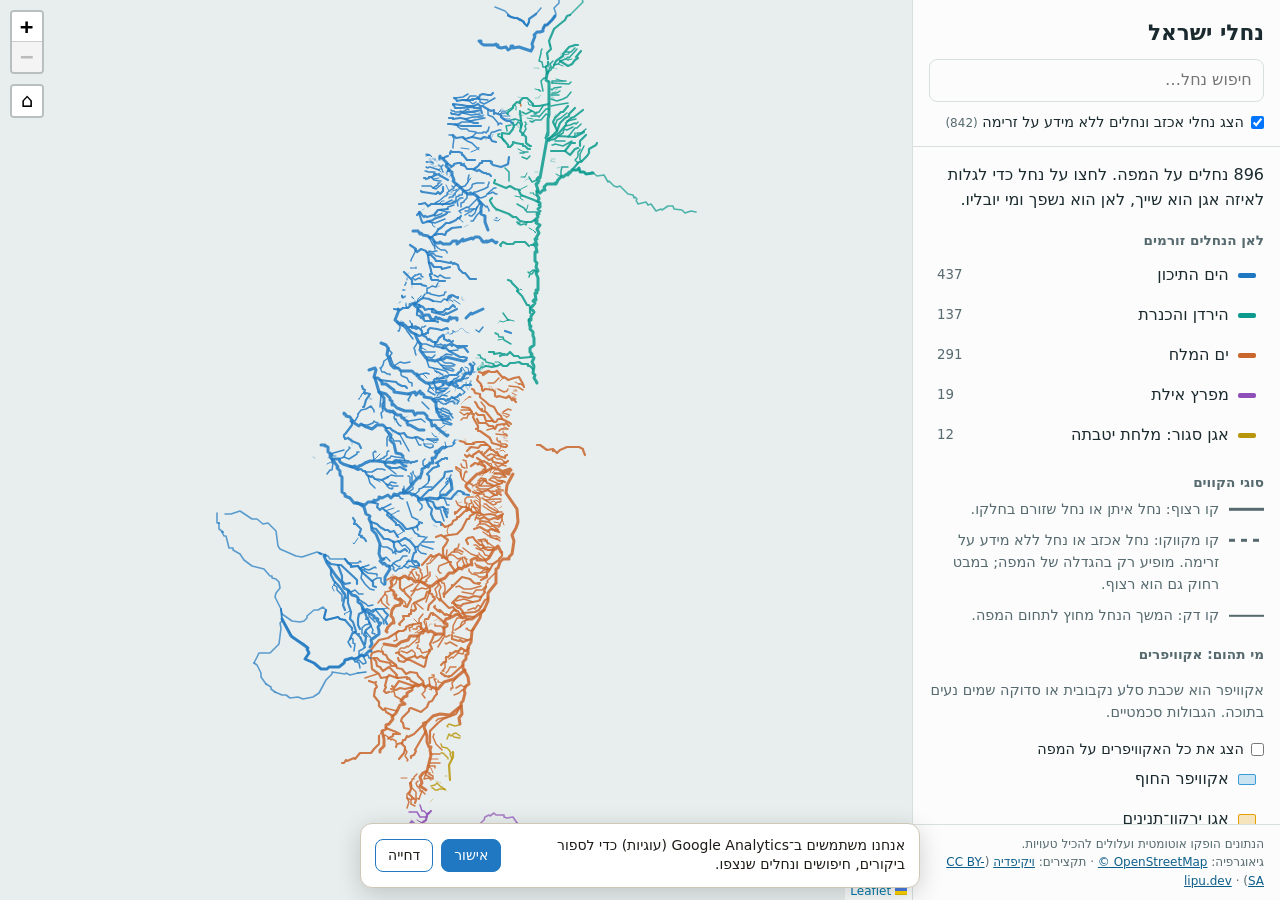
==== commit aa1be311: "Add Cloudflare Web Analytics Counts visits and referrers without cookies.  Co-Authored-By: Claude Op" ====
--- a/site/index.html
+++ b/site/index.html
@@ -24,6 +24,7 @@
   <link rel="stylesheet" href="vendor/leaflet/leaflet.css">
   <link rel="stylesheet" href="vendor/maplibre/maplibre-gl.css">
   <link rel="stylesheet" href="style.css">
+<script defer src="https://static.cloudflareinsights.com/beacon.min.js" data-cf-beacon='{"token": "d4add1b1a478489f9e3301ca617749a1"}'></script>
 </head>
 <body>
   <aside id="panel" aria-label="מידע על נחלים">
--- a/site/style.css
+++ b/site/style.css
@@ -113,17 +113,21 @@
   border: 0;
 }
 
+/* Plain buttons, without the browser's look. */
+#results button, .legend button, .chips button {
+  font: inherit;
+  color: inherit;
+  cursor: pointer;
+  background: none;
+}
+
 #results button {
   display: flex;
   justify-content: space-between;
   gap: .75rem;
   width: 100%;
   padding: .4rem .5rem;
-  font: inherit;
-  color: inherit;
   text-align: start;
-  cursor: pointer;
-  background: none;
   border: 0;
   border-radius: 6px;
 }
@@ -131,6 +135,8 @@
 #results button:hover, #results button:focus-visible { background: var(--hover); }
 
 #results small { color: var(--muted); white-space: nowrap; }
+
+#results .note { padding: .4rem .5rem; }
 
 #details { flex: 1; padding: 1rem; overflow-y: auto; }
 
@@ -151,11 +157,7 @@
   gap: .6rem;
   width: 100%;
   padding: .4rem .5rem;
-  font: inherit;
-  color: inherit;
   text-align: start;
-  cursor: pointer;
-  background: none;
   border: 0;
   border-radius: 6px;
 }
@@ -168,18 +170,50 @@
 
 .swatch { flex: none; width: 1.1rem; height: .3rem; border-radius: 2px; }
 
-.swatch-aquifer { height: .7rem; background: rgb(91 79 199 / 25%); border: 1px dashed #5b4fc7; }
-
-.chips { display: flex; flex-wrap: wrap; gap: .3rem; margin-block-end: .8rem; }
+.swatch-aquifer { height: .7rem; border: 1px solid; }
+
+/* The samples repeat the dash patterns set in styleFor and outsideStyle in app.js. */
+.line-key { display: grid; gap: .5rem; margin: 0; padding: 0; color: var(--muted); font-size: .9rem; list-style: none; }
+
+.line-key li { display: flex; align-items: baseline; gap: .6rem; }
+
+.line-sample { flex: none; width: 2.2rem; height: 3px; transform: translateY(-.2rem); background: var(--muted); }
+
+.line-thin { height: 1.5px; }
+
+.line-dashed { background: repeating-linear-gradient(90deg, var(--muted) 0 6px, transparent 6px 12px); }
+
+/* In an RTL page an absolute element with no left starts from the right edge, shifting tooltips. */
+.leaflet-tooltip { left: 0; }
+
+.aquifer-label {
+  padding: 0 .3rem;
+  font-size: .78rem;
+  font-weight: 600;
+  color: #222;
+  background: rgb(255 255 255 / 80%);
+  border: none;
+  border-radius: 3px;
+  box-shadow: none;
+}
+
+/* Stays in reach while the card scrolls. */
+.chips {
+  position: sticky;
+  top: -1rem;
+  z-index: 1;
+  display: flex;
+  flex-wrap: wrap;
+  gap: .3rem;
+  padding-block: .4rem;
+  margin-block-end: .4rem;
+  background: var(--bg);
+}
 
 .chips button {
   padding: .2rem .6rem;
-  font: inherit;
   font-size: .85rem;
-  color: inherit;
   white-space: nowrap;
-  cursor: pointer;
-  background: none;
   border: 1px solid var(--line);
   border-radius: 999px;
 }
@@ -192,7 +226,7 @@
 
 .back { margin-block-end: .7rem; font-size: .9rem; }
 
-.en { margin: .1rem 0 0; color: var(--muted); font-size: .9rem; }
+.en { margin: .1rem 0 0; color: var(--muted); font-size: .9rem; text-align: right; }
 
 .basin-tag {
   display: inline-flex;
@@ -219,6 +253,17 @@
 .note { color: var(--muted); font-size: .9rem; }
 
 .leaflet-container { font-family: inherit; }
+
+.leaflet-bar a.home-control { font-size: 1.2rem; }
+
+/* Big enough for a finger. */
+@media (pointer: coarse) {
+  .leaflet-container .leaflet-bar a {
+    width: 40px;
+    height: 40px;
+    line-height: 40px;
+  }
+}
 
 @media (max-width: 720px) {
   body { flex-direction: column-reverse; }
@@ -238,6 +283,8 @@
 
   .toggle { flex-basis: 100%; margin-block-start: .35rem; font-size: .8rem; }
 
+  .aquifer-label { padding: 0 .2rem; font-size: .68rem; }
+
   h1 { flex: none; margin: 0; font-size: 1.05rem; }
 
   .search { flex: 1; }
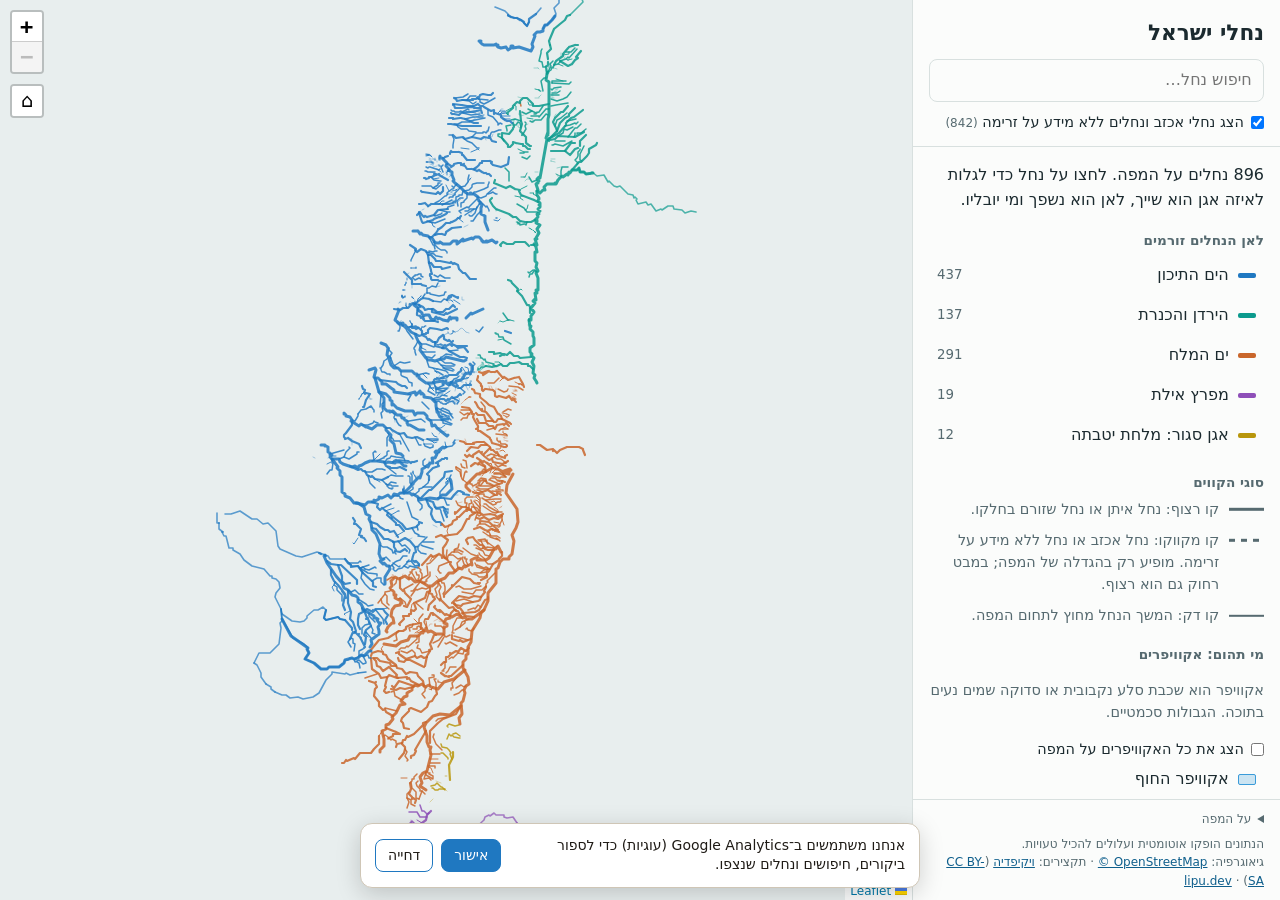
==== commit fae9fd8c: "Add search keywords and static text to the page Co-Authored-By: Claude Opus 5.5 <noreply@anthropic.c" ====
--- a/site/index.html
+++ b/site/index.html
@@ -3,14 +3,15 @@
 <head>
   <meta charset="utf-8">
   <meta name="viewport" content="width=device-width, initial-scale=1">
-  <title>נחלי ישראל: מפה אינטראקטיבית</title>
-  <meta name="description" content="מפה אינטראקטיבית של נחלי ישראל: לחצו על נחל וגלו לאיזה אגן הוא שייך, לאן הוא נשפך ומי יובליו.">
+  <title>מפת נחלי ישראל: אגני ניקוז, נחלי איתן ונחלי אכזב</title>
+  <meta name="description" content="מפה אינטראקטיבית של כ-900 נחלים בישראל: לחצו על נחל וגלו לאיזה אגן ניקוז הוא שייך, לאן הוא נשפך, מי יובליו והאם הוא נחל איתן או נחל אכזב.">
+  <meta name="keywords" content="נחלי ישראל, מפת נחלים, נחלים בישראל, אגן ניקוז, נחל איתן, נחל אכזב, יובלים, אקוויפר, מי תהום">
   <link rel="canonical" href="https://nachalim.lipu.dev/">
   <meta property="og:type" content="website">
   <meta property="og:locale" content="he_IL">
   <meta property="og:site_name" content="נחלי ישראל">
-  <meta property="og:title" content="נחלי ישראל: מפה אינטראקטיבית">
-  <meta property="og:description" content="לחצו על נחל וגלו לאיזה אגן הוא שייך, לאן הוא נשפך ומי יובליו.">
+  <meta property="og:title" content="מפת נחלי ישראל: אגני ניקוז, נחלי איתן ונחלי אכזב">
+  <meta property="og:description" content="לחצו על נחל וגלו לאיזה אגן ניקוז הוא שייך, לאן הוא נשפך, מי יובליו והאם הוא נחל איתן או נחל אכזב.">
   <meta property="og:url" content="https://nachalim.lipu.dev/">
   <meta property="og:image" content="https://nachalim.lipu.dev/og.png">
   <meta property="og:image:width" content="1200">
@@ -25,6 +26,7 @@
   <link rel="stylesheet" href="vendor/maplibre/maplibre-gl.css">
   <link rel="stylesheet" href="style.css">
 <script defer src="https://static.cloudflareinsights.com/beacon.min.js" data-cf-beacon='{"token": "d4add1b1a478489f9e3301ca617749a1"}'></script>
+  <script type="application/ld+json">{"@context": "https://schema.org", "@type": "Map", "name": "מפת נחלי ישראל: אגני ניקוז, נחלי איתן ונחלי אכזב", "url": "https://nachalim.lipu.dev/", "description": "מפה אינטראקטיבית של כ-900 נחלים בישראל: לחצו על נחל וגלו לאיזה אגן ניקוז הוא שייך, לאן הוא נשפך, מי יובליו והאם הוא נחל איתן או נחל אכזב.", "inLanguage": "he", "keywords": "נחלי ישראל, מפת נחלים, נחלים בישראל, אגן ניקוז, נחל איתן, נחל אכזב, יובלים, אקוויפר, מי תהום", "about": {"@type": "Thing", "name": "נחלי ישראל"}}</script>
 </head>
 <body>
   <aside id="panel" aria-label="מידע על נחלים">
@@ -42,6 +44,42 @@
     </header>
     <section id="details" aria-live="polite"></section>
     <footer>
+      <details class="about">
+        <summary>על המפה</summary>
+        <p>מפת נחלי ישראל מציגה כ-900 נחלים ונהרות בישראל ובאזור. לכל נחל מופיעים אגן הניקוז שלו, המוצא שאליו הוא נשפך (הים התיכון, הכנרת, ים המלח או מפרץ אילת), היובלים שלו ותקציר מוויקיפדיה.</p>
+        <p>אפשר להסתיר את נחלי האכזב, שזורמים בעיקר בחורף, ולהשאיר רק את נחלי האיתן, שזורמים כל השנה. במפה מסומנים גם האקוויפרים, שכבות מי התהום, והנחלים שמקבלים מהם מים.</p>
+        <h2>נחלים במפה</h2>
+        <ul>
+          <li><a href="#נהר-הירדן">נהר הירדן</a></li>
+          <li><a href="#נחל-ירקון">נחל ירקון</a></li>
+          <li><a href="#נחל-קישון">נחל קישון</a></li>
+          <li><a href="#נחל-דן">נחל דן</a></li>
+          <li><a href="#נחל-שניר">נחל שניר</a></li>
+          <li><a href="#נחל-כזיב">נחל כזיב</a></li>
+          <li><a href="#נחל-עמוד">נחל עמוד</a></li>
+          <li><a href="#נחל-ציפורי">נחל ציפורי</a></li>
+          <li><a href="#נחל-חרוד">נחל חרוד</a></li>
+          <li><a href="#נחל-תבור">נחל תבור</a></li>
+          <li><a href="#נחל-משושים">נחל משושים</a></li>
+          <li><a href="#נחל-יהודיה">נחל יהודיה</a></li>
+          <li><a href="#נחל-תנינים">נחל תנינים</a></li>
+          <li><a href="#נחל-חדרה">נחל חדרה</a></li>
+          <li><a href="#נחל-אלכסנדר">נחל אלכסנדר</a></li>
+          <li><a href="#נחל-פולג">נחל פולג</a></li>
+          <li><a href="#נחל-איילון">נחל איילון</a></li>
+          <li><a href="#נחל-שורק">נחל שורק</a></li>
+          <li><a href="#נחל-האלה">נחל האלה</a></li>
+          <li><a href="#נחל-לכיש">נחל לכיש</a></li>
+          <li><a href="#נחל-שקמה">נחל שקמה</a></li>
+          <li><a href="#נחל-הבשור">נחל הבשור</a></li>
+          <li><a href="#נחל-באר-שבע">נחל באר שבע</a></li>
+          <li><a href="#נחל-צין">נחל צין</a></li>
+          <li><a href="#נחל-פארן">נחל פארן</a></li>
+          <li><a href="#נחל-ערוגות">נחל ערוגות</a></li>
+          <li><a href="#נחל-דוד">נחל דוד</a></li>
+          <li><a href="#נחל-קדרון">נחל קדרון</a></li>
+        </ul>
+      </details>
       <p>הנתונים הופקו אוטומטית ועלולים להכיל טעויות.</p>
       <p>
         גיאוגרפיה: <a href="https://www.openstreetmap.org/copyright" lang="en" dir="ltr">© OpenStreetMap</a> ·
--- a/site/style.css
+++ b/site/style.css
@@ -149,6 +149,13 @@
 
 #panel > footer p { margin: 0; }
 
+.about { margin-block-end: .4rem; }
+.about summary { cursor: pointer; }
+.about[open] { max-height: 35vh; overflow-y: auto; }
+.about p { margin-block: .35rem; }
+.about h2 { margin: .5rem 0 .25rem; font-size: inherit; }
+.about ul { display: flex; flex-wrap: wrap; gap: .1rem .75rem; margin: 0; padding: 0; list-style: none; }
+
 .legend { display: grid; gap: .15rem; margin: 0; padding: 0; list-style: none; }
 
 .legend button {
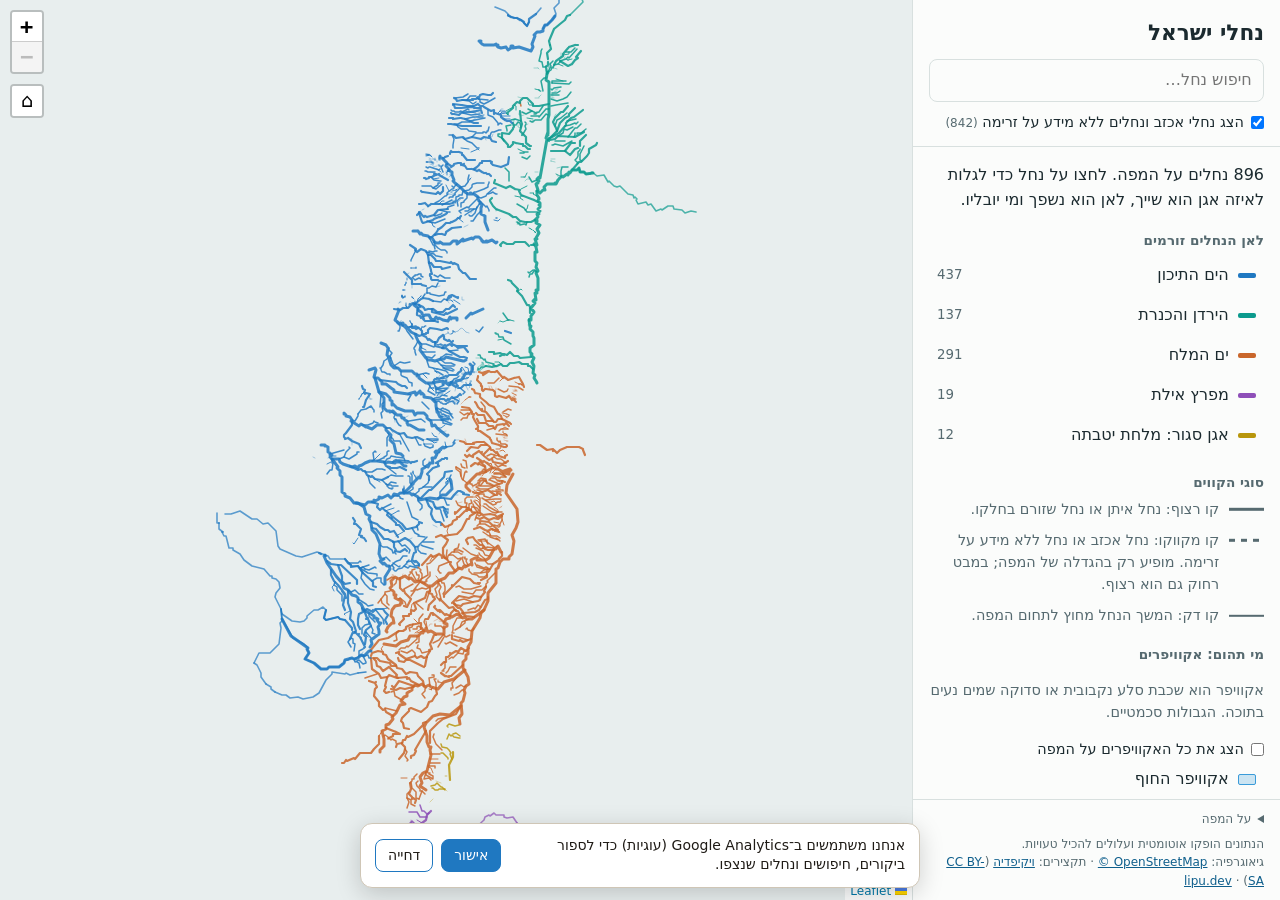
==== commit 85d49d62: "Add a static page for each stream Co-Authored-By: Claude Opus 5.5 <noreply@anthropic.com>" ====
--- a/site/index.html
+++ b/site/index.html
@@ -50,35 +50,36 @@
         <p>אפשר להסתיר את נחלי האכזב, שזורמים בעיקר בחורף, ולהשאיר רק את נחלי האיתן, שזורמים כל השנה. במפה מסומנים גם האקוויפרים, שכבות מי התהום, והנחלים שמקבלים מהם מים.</p>
         <h2>נחלים במפה</h2>
         <ul>
-          <li><a href="#נהר-הירדן">נהר הירדן</a></li>
-          <li><a href="#נחל-ירקון">נחל ירקון</a></li>
-          <li><a href="#נחל-קישון">נחל קישון</a></li>
-          <li><a href="#נחל-דן">נחל דן</a></li>
-          <li><a href="#נחל-שניר">נחל שניר</a></li>
-          <li><a href="#נחל-כזיב">נחל כזיב</a></li>
-          <li><a href="#נחל-עמוד">נחל עמוד</a></li>
-          <li><a href="#נחל-ציפורי">נחל ציפורי</a></li>
-          <li><a href="#נחל-חרוד">נחל חרוד</a></li>
-          <li><a href="#נחל-תבור">נחל תבור</a></li>
-          <li><a href="#נחל-משושים">נחל משושים</a></li>
-          <li><a href="#נחל-יהודיה">נחל יהודיה</a></li>
-          <li><a href="#נחל-תנינים">נחל תנינים</a></li>
-          <li><a href="#נחל-חדרה">נחל חדרה</a></li>
-          <li><a href="#נחל-אלכסנדר">נחל אלכסנדר</a></li>
-          <li><a href="#נחל-פולג">נחל פולג</a></li>
-          <li><a href="#נחל-איילון">נחל איילון</a></li>
-          <li><a href="#נחל-שורק">נחל שורק</a></li>
-          <li><a href="#נחל-האלה">נחל האלה</a></li>
-          <li><a href="#נחל-לכיש">נחל לכיש</a></li>
-          <li><a href="#נחל-שקמה">נחל שקמה</a></li>
-          <li><a href="#נחל-הבשור">נחל הבשור</a></li>
-          <li><a href="#נחל-באר-שבע">נחל באר שבע</a></li>
-          <li><a href="#נחל-צין">נחל צין</a></li>
-          <li><a href="#נחל-פארן">נחל פארן</a></li>
-          <li><a href="#נחל-ערוגות">נחל ערוגות</a></li>
-          <li><a href="#נחל-דוד">נחל דוד</a></li>
-          <li><a href="#נחל-קדרון">נחל קדרון</a></li>
+          <li><a href="/n/%D7%A0%D7%94%D7%A8-%D7%94%D7%99%D7%A8%D7%93%D7%9F/">נהר הירדן</a></li>
+          <li><a href="/n/%D7%A0%D7%97%D7%9C-%D7%99%D7%A8%D7%A7%D7%95%D7%9F/">נחל ירקון</a></li>
+          <li><a href="/n/%D7%A0%D7%97%D7%9C-%D7%A7%D7%99%D7%A9%D7%95%D7%9F/">נחל קישון</a></li>
+          <li><a href="/n/%D7%A0%D7%97%D7%9C-%D7%93%D7%9F/">נחל דן</a></li>
+          <li><a href="/n/%D7%A0%D7%97%D7%9C-%D7%A9%D7%A0%D7%99%D7%A8/">נחל שניר</a></li>
+          <li><a href="/n/%D7%A0%D7%97%D7%9C-%D7%9B%D7%96%D7%99%D7%91/">נחל כזיב</a></li>
+          <li><a href="/n/%D7%A0%D7%97%D7%9C-%D7%A2%D7%9E%D7%95%D7%93/">נחל עמוד</a></li>
+          <li><a href="/n/%D7%A0%D7%97%D7%9C-%D7%A6%D7%99%D7%A4%D7%95%D7%A8%D7%99/">נחל ציפורי</a></li>
+          <li><a href="/n/%D7%A0%D7%97%D7%9C-%D7%97%D7%A8%D7%95%D7%93/">נחל חרוד</a></li>
+          <li><a href="/n/%D7%A0%D7%97%D7%9C-%D7%AA%D7%91%D7%95%D7%A8/">נחל תבור</a></li>
+          <li><a href="/n/%D7%A0%D7%97%D7%9C-%D7%9E%D7%A9%D7%95%D7%A9%D7%99%D7%9D/">נחל משושים</a></li>
+          <li><a href="/n/%D7%A0%D7%97%D7%9C-%D7%99%D7%94%D7%95%D7%93%D7%99%D7%94/">נחל יהודיה</a></li>
+          <li><a href="/n/%D7%A0%D7%97%D7%9C-%D7%AA%D7%A0%D7%99%D7%A0%D7%99%D7%9D/">נחל תנינים</a></li>
+          <li><a href="/n/%D7%A0%D7%97%D7%9C-%D7%97%D7%93%D7%A8%D7%94/">נחל חדרה</a></li>
+          <li><a href="/n/%D7%A0%D7%97%D7%9C-%D7%90%D7%9C%D7%9B%D7%A1%D7%A0%D7%93%D7%A8/">נחל אלכסנדר</a></li>
+          <li><a href="/n/%D7%A0%D7%97%D7%9C-%D7%A4%D7%95%D7%9C%D7%92/">נחל פולג</a></li>
+          <li><a href="/n/%D7%A0%D7%97%D7%9C-%D7%90%D7%99%D7%99%D7%9C%D7%95%D7%9F/">נחל איילון</a></li>
+          <li><a href="/n/%D7%A0%D7%97%D7%9C-%D7%A9%D7%95%D7%A8%D7%A7/">נחל שורק</a></li>
+          <li><a href="/n/%D7%A0%D7%97%D7%9C-%D7%94%D7%90%D7%9C%D7%94/">נחל האלה</a></li>
+          <li><a href="/n/%D7%A0%D7%97%D7%9C-%D7%9C%D7%9B%D7%99%D7%A9/">נחל לכיש</a></li>
+          <li><a href="/n/%D7%A0%D7%97%D7%9C-%D7%A9%D7%A7%D7%9E%D7%94/">נחל שקמה</a></li>
+          <li><a href="/n/%D7%A0%D7%97%D7%9C-%D7%94%D7%91%D7%A9%D7%95%D7%A8/">נחל הבשור</a></li>
+          <li><a href="/n/%D7%A0%D7%97%D7%9C-%D7%91%D7%90%D7%A8-%D7%A9%D7%91%D7%A2/">נחל באר שבע</a></li>
+          <li><a href="/n/%D7%A0%D7%97%D7%9C-%D7%A6%D7%99%D7%9F/">נחל צין</a></li>
+          <li><a href="/n/%D7%A0%D7%97%D7%9C-%D7%A4%D7%90%D7%A8%D7%9F/">נחל פארן</a></li>
+          <li><a href="/n/%D7%A0%D7%97%D7%9C-%D7%A2%D7%A8%D7%95%D7%92%D7%95%D7%AA/">נחל ערוגות</a></li>
+          <li><a href="/n/%D7%A0%D7%97%D7%9C-%D7%93%D7%95%D7%93/">נחל דוד</a></li>
+          <li><a href="/n/%D7%A0%D7%97%D7%9C-%D7%A7%D7%93%D7%A8%D7%95%D7%9F/">נחל קדרון</a></li>
         </ul>
+        <p><a href="/n/">כל הנחלים</a></p>
       </details>
       <p>הנתונים הופקו אוטומטית ועלולים להכיל טעויות.</p>
       <p>
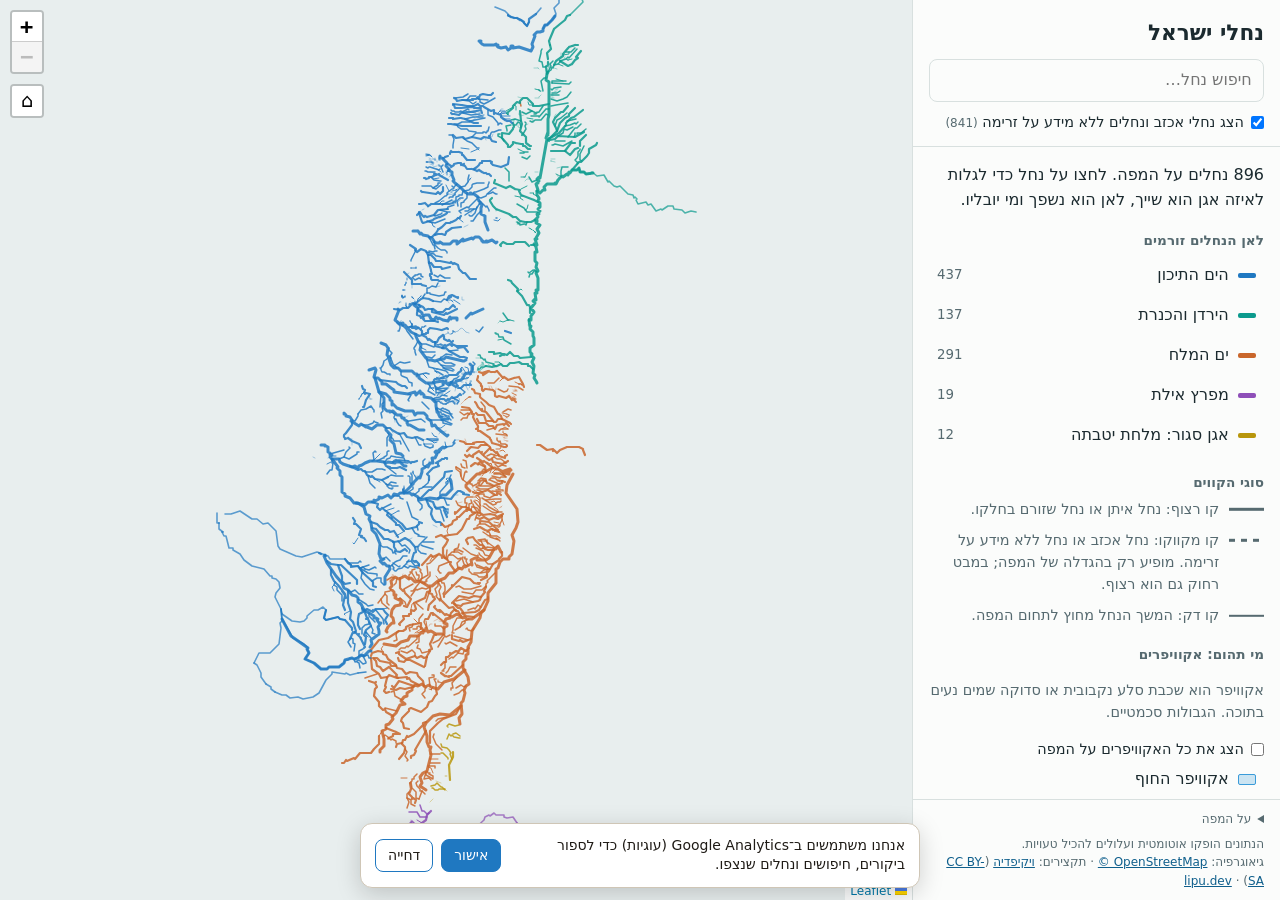
==== commit 1bdc82f7: "Add Bing verification meta tag Co-Authored-By: Claude Opus 5.5 <noreply@anthropic.com>" ====
--- a/site/index.html
+++ b/site/index.html
@@ -3,6 +3,7 @@
 <head>
   <meta charset="utf-8">
   <meta name="viewport" content="width=device-width, initial-scale=1">
+  <meta name="msvalidate.01" content="CAFA7BE0D5D83695993D635831499022">
   <title>מפת נחלי ישראל: אגני ניקוז, נחלי איתן ונחלי אכזב</title>
   <meta name="description" content="מפה אינטראקטיבית של כ-900 נחלים בישראל: לחצו על נחל וגלו לאיזה אגן ניקוז הוא שייך, לאן הוא נשפך, מי יובליו והאם הוא נחל איתן או נחל אכזב.">
   <meta name="keywords" content="נחלי ישראל, מפת נחלים, נחלים בישראל, אגן ניקוז, נחל איתן, נחל אכזב, יובלים, אקוויפר, מי תהום">
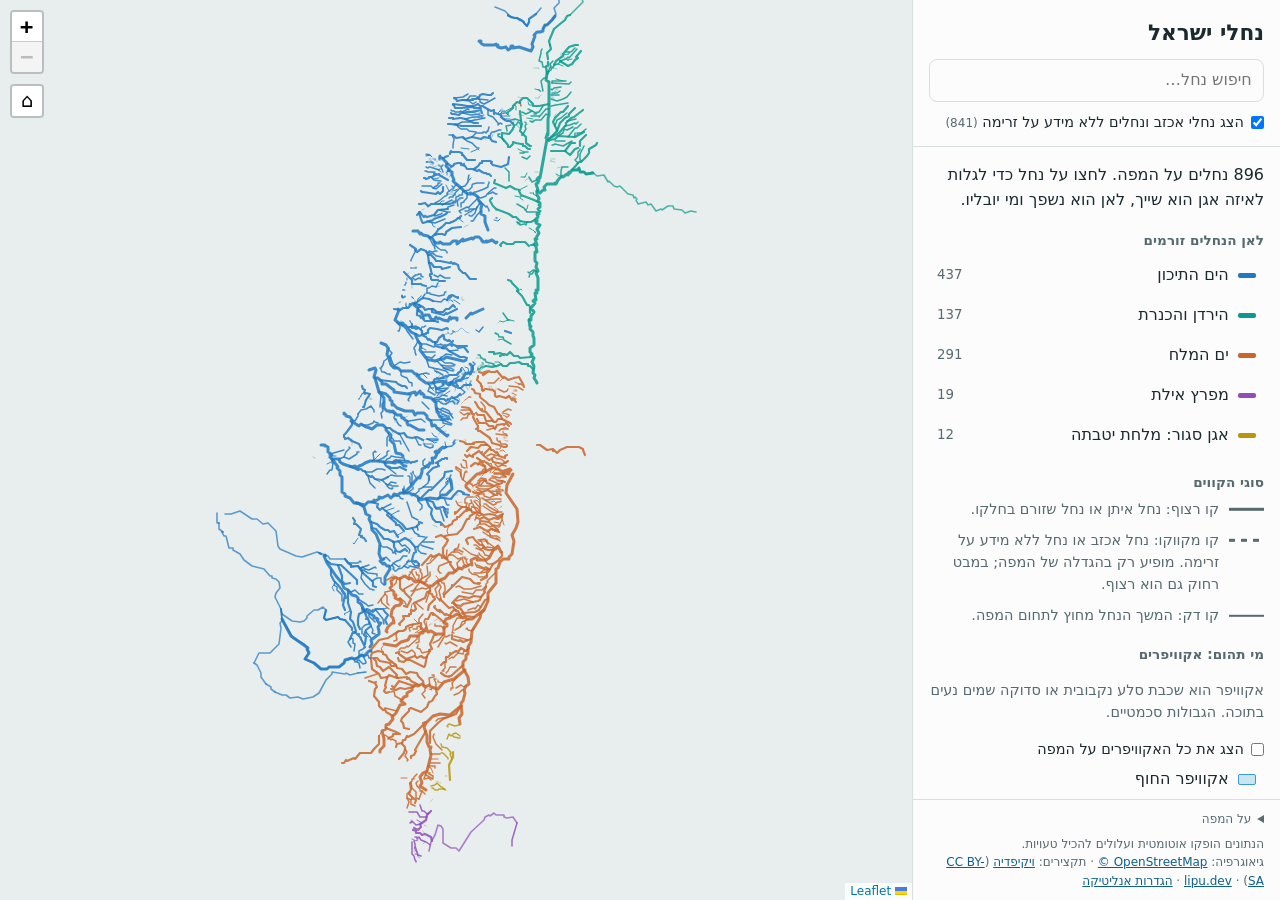
==== commit ce2b2475: "Consent: use the shared lipu.dev script; banner only where opt-in is required site/consent.js is rep" ====
--- a/site/index.html
+++ b/site/index.html
@@ -80,19 +80,20 @@
           <li><a href="/n/%D7%A0%D7%97%D7%9C-%D7%93%D7%95%D7%93/">נחל דוד</a></li>
           <li><a href="/n/%D7%A0%D7%97%D7%9C-%D7%A7%D7%93%D7%A8%D7%95%D7%9F/">נחל קדרון</a></li>
         </ul>
-        <p><a href="/n/">כל הנחלים</a></p>
+        <p><a href="/n/">כל הנחלים</a> · <a href="/basin/">הנחלים לפי אגני ניקוז</a></p>
       </details>
       <p>הנתונים הופקו אוטומטית ועלולים להכיל טעויות.</p>
       <p>
         גיאוגרפיה: <a href="https://www.openstreetmap.org/copyright" lang="en" dir="ltr">© OpenStreetMap</a> ·
         תקצירים: <a href="https://he.wikipedia.org/">ויקיפדיה</a>
         (<a href="https://creativecommons.org/licenses/by-sa/4.0/deed.he" lang="en" dir="ltr">CC BY-SA</a>) ·
-        <a href="https://lipu.dev/" lang="en" dir="ltr">lipu.dev</a>
+        <a href="https://lipu.dev/" lang="en" dir="ltr">lipu.dev</a> ·
+        <a href="#" data-lipu-consent-open>הגדרות אנליטיקה</a>
       </p>
     </footer>
   </aside>
   <main id="map" aria-label="מפת נחלים"></main>
-  <script src="consent.js" data-ga="G-5L9N5KCZEY"></script>
+  <script src="https://geo.lipu.dev/consent.js" data-ga="G-5L9N5KCZEY" data-accent="#1f78c1" data-msg="אנחנו משתמשים ב־Google Analytics (עוגיות) כדי לספור ביקורים, חיפושים ונחלים שנצפו."></script>
   <script src="vendor/leaflet/leaflet.js"></script>
   <script src="vendor/maplibre/maplibre-gl.js"></script>
   <script src="vendor/maplibre/leaflet-maplibre-gl.js"></script>
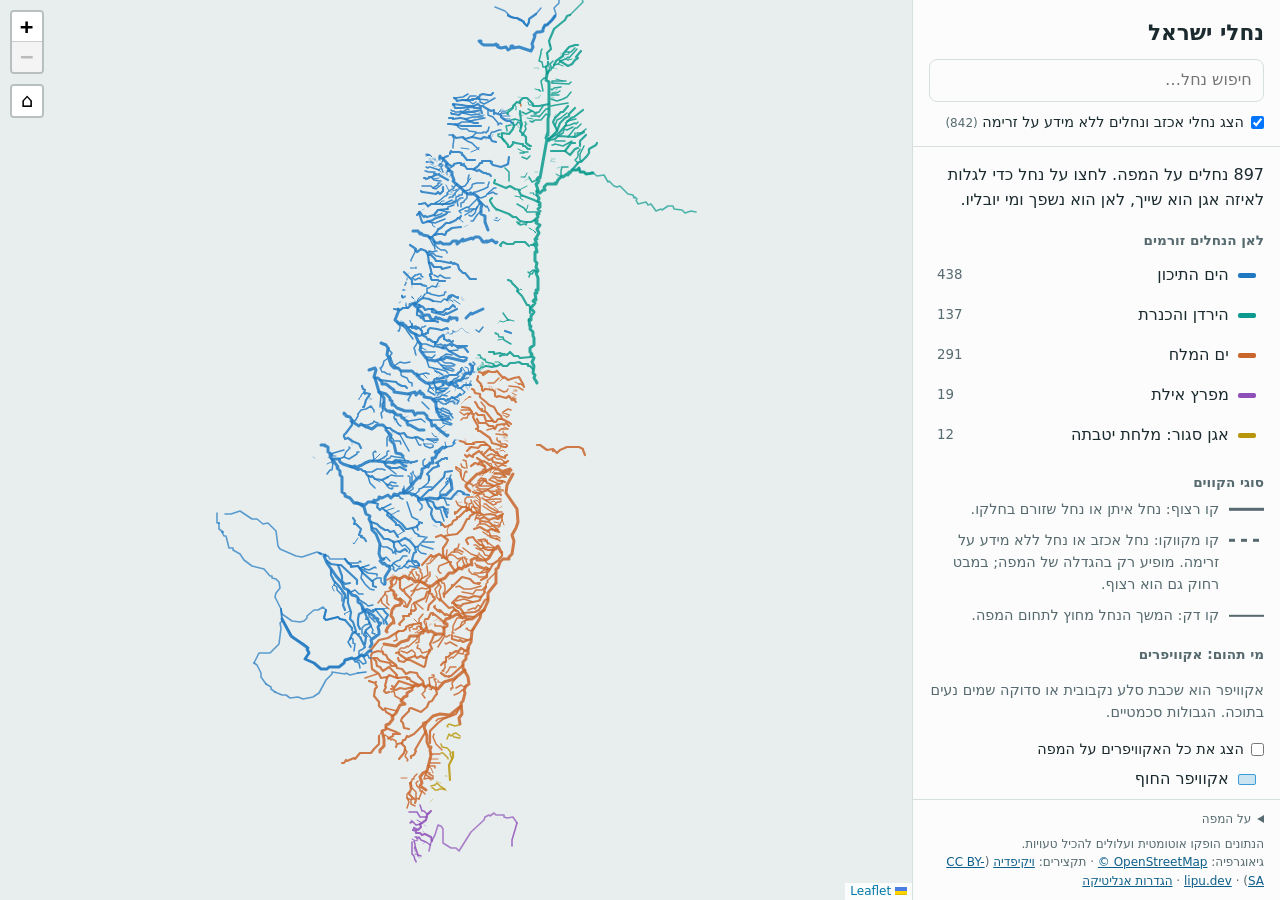
==== commit a1a5ed14: "Add a glossary page of stream terms, with English and Russian /glossary/ explains 26 words of the ma" ====
--- a/site/index.html
+++ b/site/index.html
@@ -80,7 +80,7 @@
           <li><a href="/n/%D7%A0%D7%97%D7%9C-%D7%93%D7%95%D7%93/">נחל דוד</a></li>
           <li><a href="/n/%D7%A0%D7%97%D7%9C-%D7%A7%D7%93%D7%A8%D7%95%D7%9F/">נחל קדרון</a></li>
         </ul>
-        <p><a href="/n/">כל הנחלים</a> · <a href="/basin/">הנחלים לפי אגני ניקוז</a></p>
+        <p><a href="/n/">כל הנחלים</a> · <a href="/basin/">הנחלים לפי אגני ניקוז</a> · <a href="/glossary/">מילון מונחים</a></p>
       </details>
       <p>הנתונים הופקו אוטומטית ועלולים להכיל טעויות.</p>
       <p>
